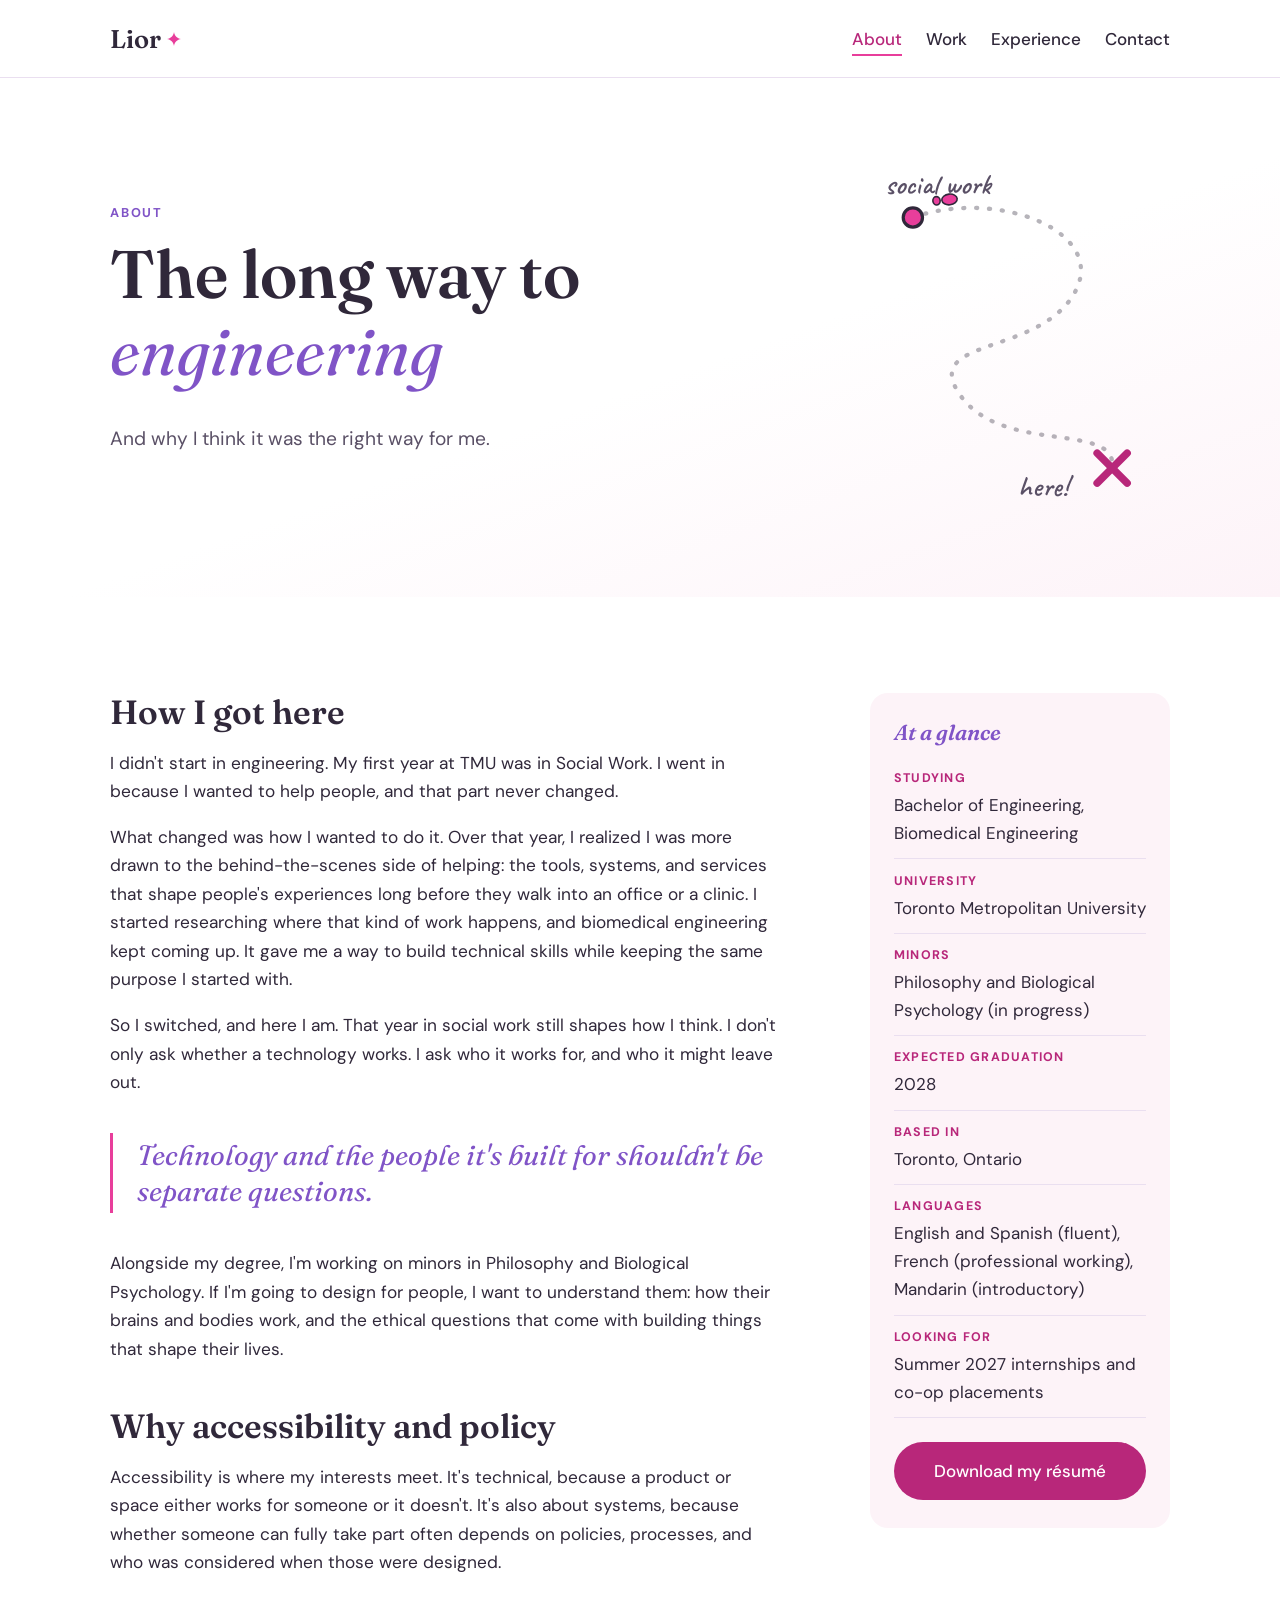
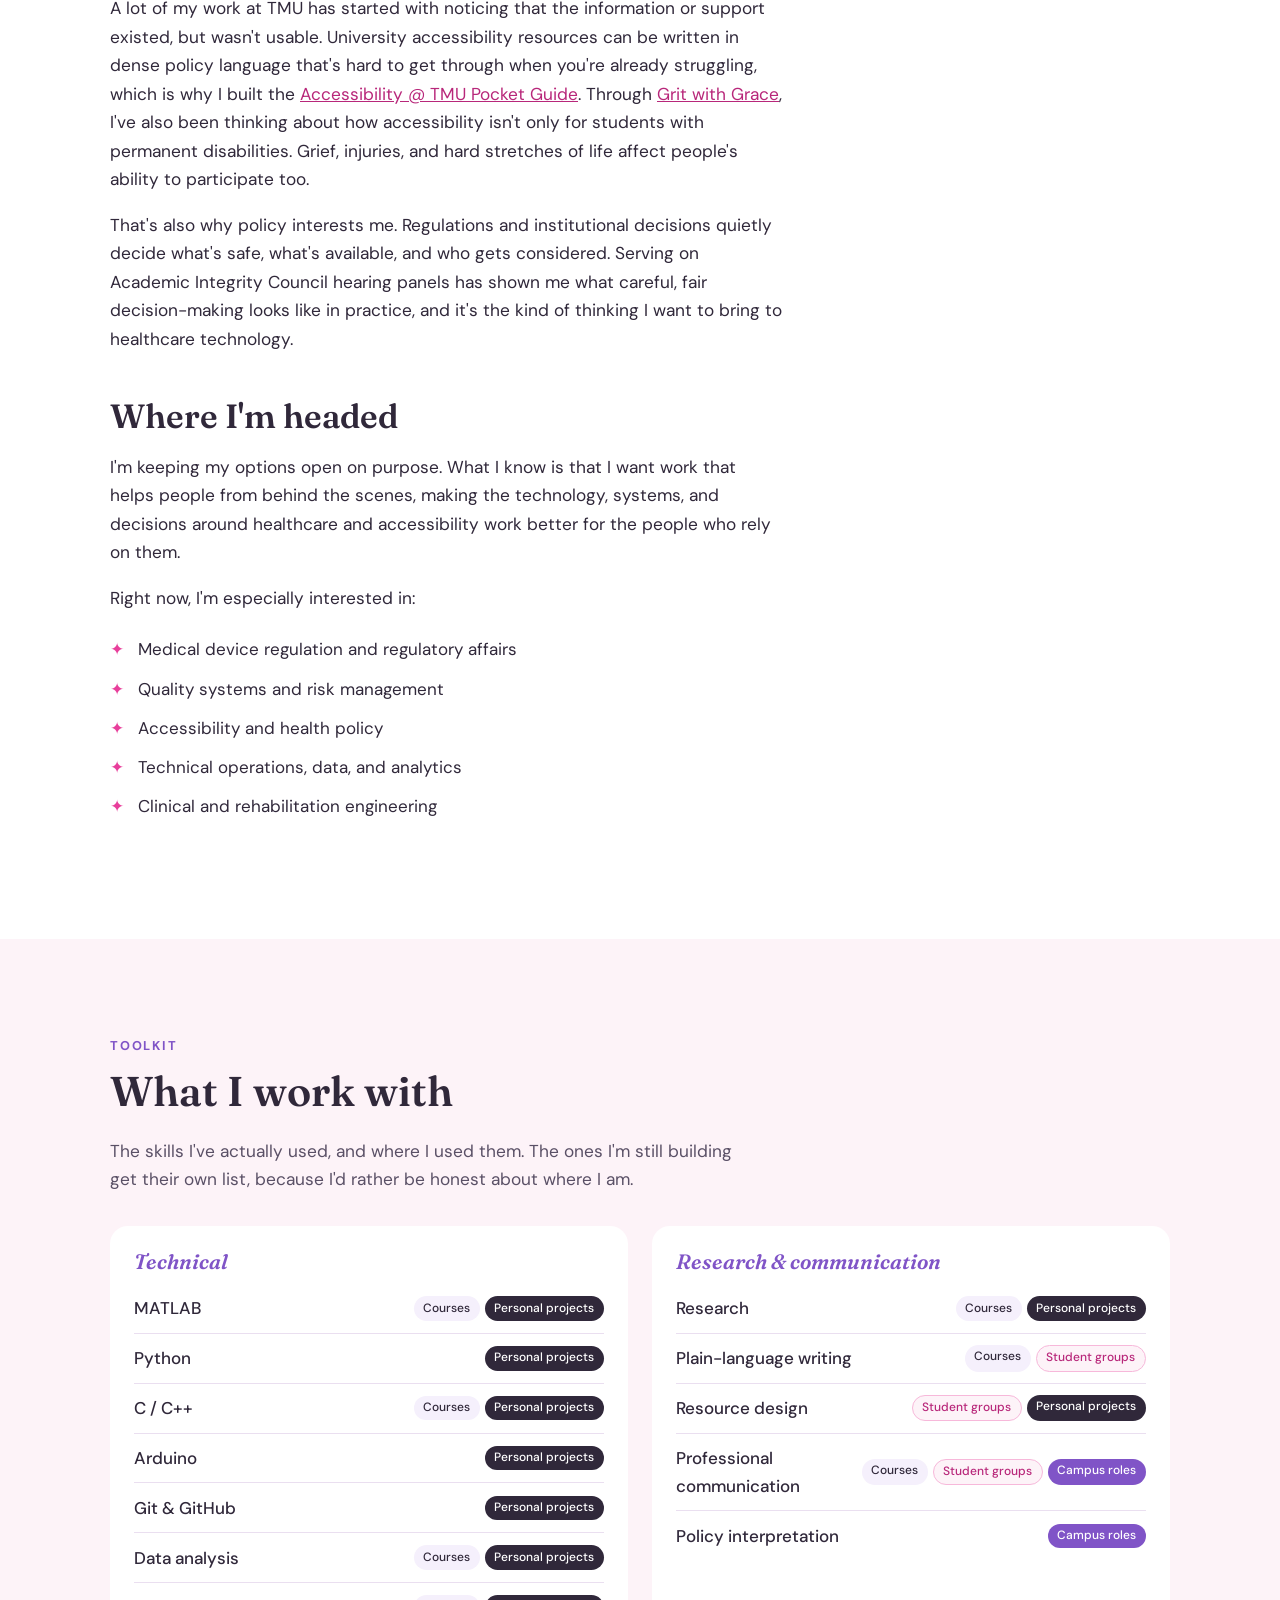
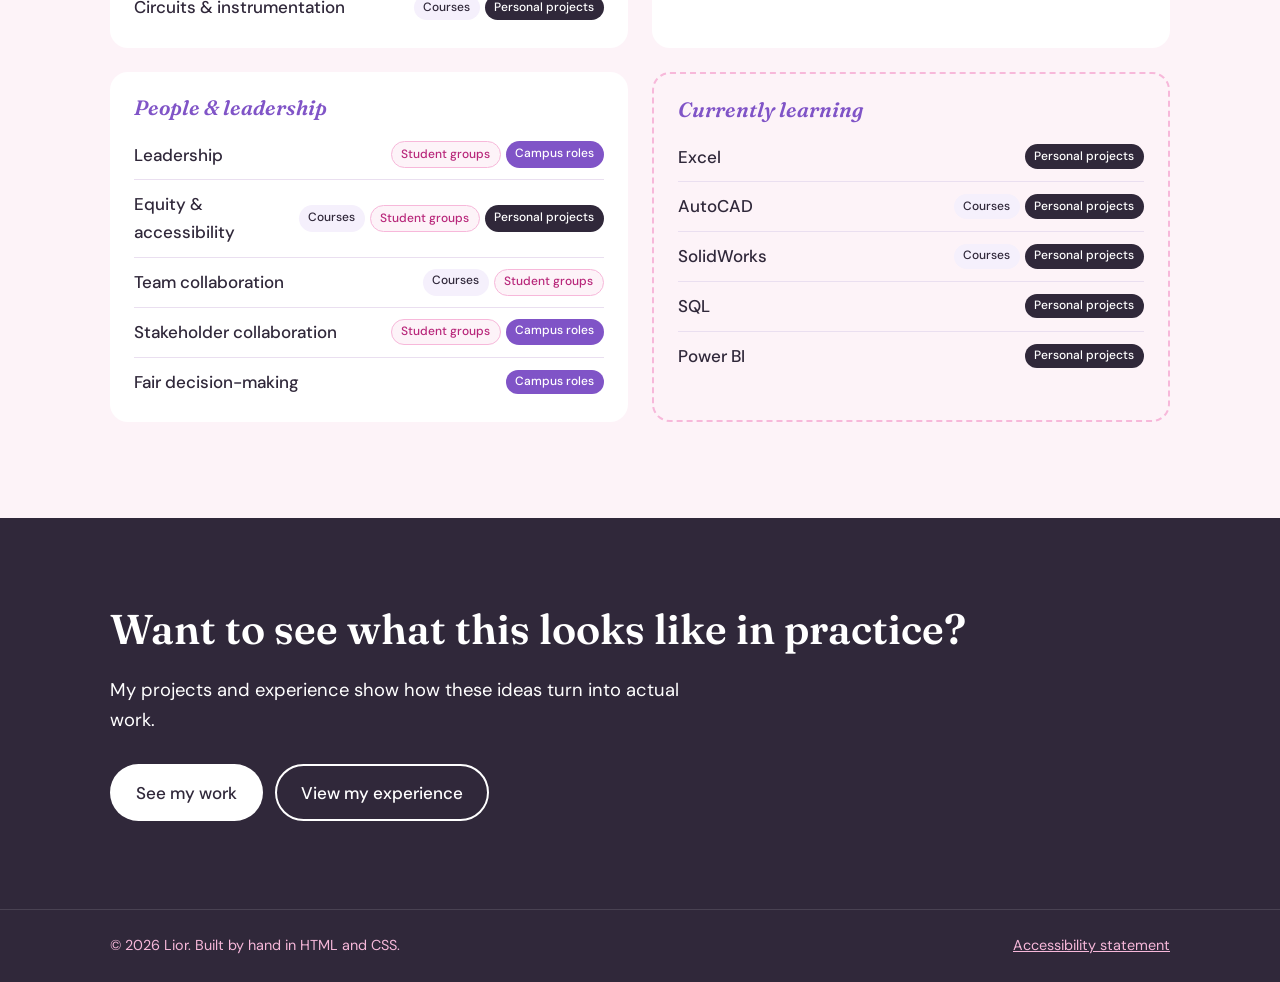
==== about.html @ 188b407b "Add About, Experience, and Contact pages" ====
<!DOCTYPE html>
<html lang="en-CA">
<head>
  <!-- The <head> holds info about the page that visitors don't see directly -->
  <meta charset="UTF-8">
  <meta name="viewport" content="width=device-width, initial-scale=1.0">
  <title>About | Lior</title>
  <meta name="description" content="How Lior went from social work to biomedical engineering, and why accessibility and policy matter to her work.">

  <!-- Fonts from Google Fonts: Fraunces (headings), DM Sans (body), Caveat (handwritten touches) -->
  <link rel="preconnect" href="https://fonts.googleapis.com">
  <link rel="preconnect" href="https://fonts.gstatic.com" crossorigin>
  <link href="https://fonts.googleapis.com/css2?family=Caveat:wght@500;600&family=DM+Sans:wght@400;500;700&family=Fraunces:ital,wght@0,400;0,600;1,400;1,600&display=swap" rel="stylesheet">

  <!-- Connects this page to stylesheet -->
  <link rel="stylesheet" href="styles.css">
</head>
<body>

  <!-- Lets keyboard and screen reader users jump straight past the menu -->
  <a class="skip-link" href="#main">Skip to main content</a>

  <!-- ============ HEADER & NAVIGATION ============ -->
  <header class="site-header">
    <div class="container header-inner">
      <a class="brand" href="index.html">
        Lior
        <svg class="sparkle sparkle--small" viewBox="0 0 24 24" aria-hidden="true"><path d="M12 0c.6 6.2 5.8 11.4 12 12-6.2.6-11.4 5.8-12 12-.6-6.2-5.8-11.4-12-12C6.2 11.4 11.4 6.2 12 0z"/></svg>
      </a>
      <nav aria-label="Main">
        <ul class="nav-list">
          <li><a href="about.html" aria-current="page">About</a></li>
          <li><a href="work.html">Work</a></li>
          <li><a href="experience.html">Experience</a></li>
          <li><a href="contact.html">Contact</a></li>
        </ul>
      </nav>
    </div>
  </header>

  <main id="main">

    <!-- ============ PAGE HEADER ============ -->
    <section class="page-header">
      <div class="container page-header-inner page-header-inner--art">
        <div>
          <p class="eyebrow">About</p>
          <h1>The long way to <em>engineering</em></h1>
          <p class="page-lede">And why I think it was the right way for me.</p>
        </div>

        <!-- THE TRAIL: footprints walk from "social work" to the X as you scroll.
             Decorative, so screen readers skip it. Hidden on phones. -->
        <svg class="trail" viewBox="0 0 280 320" aria-hidden="true">
          <path class="trail-path" d="M40 48 C120 20 225 62 190 120 S45 160 85 215 S232 238 226 282"/>
          <circle class="trail-start" cx="40" cy="48" r="9"/>
          <text class="trail-label" x="14" y="26">social work</text>
          <g class="trail-feet"></g>
          <g class="trail-x">
            <line x1="212" y1="268" x2="240" y2="296"/>
            <line x1="240" y1="268" x2="212" y2="296"/>
          </g>
          <text class="trail-label trail-label--end" x="138" y="308">here!</text>
        </svg>
      </div>
    </section>

    <!-- ============ STORY + AT A GLANCE ============ -->
    <section class="section">
      <div class="container about-layout">

        <div class="about-story">

          <h2>How I got here</h2>
          <p>I didn't start in engineering. My first year at TMU was in Social Work. I went in because I wanted to help people, and that part never changed.</p>
          <p>What changed was how I wanted to do it. Over that year, I realized I was more drawn to the behind-the-scenes side of helping: the tools, systems, and services that shape people's experiences long before they walk into an office or a clinic. I started researching where that kind of work happens, and biomedical engineering kept coming up. It gave me a way to build technical skills while keeping the same purpose I started with.</p>
          <p>So I switched, and here I am. That year in social work still shapes how I think. I don't only ask whether a technology works. I ask who it works for, and who it might leave out.</p>

          <blockquote class="pull-quote">
            <p>Technology and the people it's built for shouldn't be separate questions.</p>
          </blockquote>

          <p>Alongside my degree, I'm working on minors in Philosophy and Biological Psychology. If I'm going to design for people, I want to understand them: how their brains and bodies work, and the ethical questions that come with building things that shape their lives.</p>

          <h2>Why accessibility and policy</h2>
          <p>Accessibility is where my interests meet. It's technical, because a product or space either works for someone or it doesn't. It's also about systems, because whether someone can fully take part often depends on policies, processes, and who was considered when those were designed.</p>
          <p>A lot of my work at TMU has started with noticing that the information or support existed, but wasn't usable. University accessibility resources can be written in dense policy language that's hard to get through when you're already struggling, which is why I built the <a href="#">Accessibility @ TMU Pocket Guide</a>. Through <a href="#">Grit with Grace</a>, I've also been thinking about how accessibility isn't only for students with permanent disabilities. Grief, injuries, and hard stretches of life affect people's ability to participate too.</p>
          <p>That's also why policy interests me. Regulations and institutional decisions quietly decide what's safe, what's available, and who gets considered. Serving on Academic Integrity Council hearing panels has shown me what careful, fair decision-making looks like in practice, and it's the kind of thinking I want to bring to healthcare technology.</p>

          <h2>Where I'm headed</h2>
          <p>I'm keeping my options open on purpose. What I know is that I want work that helps people from behind the scenes, making the technology, systems, and decisions around healthcare and accessibility work better for the people who rely on them.</p>
          <p>Right now, I'm especially interested in:</p>
          <ul class="sparkle-list">
            <li>Medical device regulation and regulatory affairs</li>
            <li>Quality systems and risk management</li>
            <li>Accessibility and health policy</li>
            <li>Technical operations, data, and analytics</li>
            <li>Clinical and rehabilitation engineering</li>
          </ul>

        </div>

        <!-- AT A GLANCE: stays in view while you scroll on computer screens -->
        <aside class="glance" aria-labelledby="glance-heading">
          <h2 id="glance-heading">At a glance</h2>
          <dl>
            <div><dt>Studying</dt><dd>Bachelor of Engineering, Biomedical Engineering</dd></div>
            <div><dt>University</dt><dd>Toronto Metropolitan University</dd></div>
            <div><dt>Minors</dt><dd>Philosophy and Biological Psychology (in progress)</dd></div>
            <div><dt>Expected graduation</dt><dd>2028</dd></div>
            <div><dt>Based in</dt><dd>Toronto, Ontario</dd></div>
            <div><dt>Languages</dt><dd>English and Spanish (fluent), French (professional working), Mandarin (introductory)</dd></div>
            <!-- TODO: update as needed -->
            <div><dt>Looking for</dt><dd>Summer 2027 internships and co-op placements</dd></div>
          </dl>
          <!-- TODO: link to résumé PDF once it's in the folder -->
          <a class="button button--primary glance-button" href="#">Download my résumé</a>
        </aside>

      </div>
    </section>

    <!-- ============ TOOLKIT ============
         To add a skill, copy one <li> line in the right group.
         Chips: chip--course, chip--groups, chip--campus, chip--personal.
         When you finish learning something, move its line into the right group above. -->
    <section class="section section--tinted" aria-labelledby="toolkit-heading">
      <div class="container">
        <p class="eyebrow">Toolkit</p>
        <h2 id="toolkit-heading">What I work with</h2>
        <p class="toolkit-intro">The skills I've actually used, and where I used them. The ones I'm still building get their own list, because I'd rather be honest about where I am.</p>
        <div class="toolkit-grid">

          <div class="toolkit-group">
            <h3>Technical</h3>
            <ul class="skill-list">
              <li><span class="skill-name">MATLAB</span><span class="skill-where"><span class="chip chip--course">Courses</span><span class="chip chip--personal">Personal projects</span></span></li>
              <li><span class="skill-name">Python</span><span class="skill-where"><span class="chip chip--personal">Personal projects</span></span></li>
              <li><span class="skill-name">C / C++</span><span class="skill-where"><span class="chip chip--course">Courses</span><span class="chip chip--personal">Personal projects</span></span></li>
              <li><span class="skill-name">Arduino</span><span class="skill-where"><span class="chip chip--personal">Personal projects</span></span></li>
              <li><span class="skill-name">Git &amp; GitHub</span><span class="skill-where"><span class="chip chip--personal">Personal projects</span></span></li>
              <li><span class="skill-name">Data analysis</span><span class="skill-where"><span class="chip chip--course">Courses</span><span class="chip chip--personal">Personal projects</span></span></li>
              <li><span class="skill-name">Circuits &amp; instrumentation</span><span class="skill-where"><span class="chip chip--course">Courses</span><span class="chip chip--personal">Personal projects</span></span></li>
            </ul>
          </div>

          <div class="toolkit-group">
            <h3>Research &amp; communication</h3>
            <ul class="skill-list">
              <li><span class="skill-name">Research</span><span class="skill-where"><span class="chip chip--course">Courses</span><span class="chip chip--personal">Personal projects</span></span></li>
              <li><span class="skill-name">Plain-language writing</span><span class="skill-where"><span class="chip chip--course">Courses</span><span class="chip chip--groups">Student groups</span></span></li>
              <li><span class="skill-name">Resource design</span><span class="skill-where"><span class="chip chip--groups">Student groups</span><span class="chip chip--personal">Personal projects</span></span></li>
              <li><span class="skill-name">Professional communication</span><span class="skill-where"><span class="chip chip--course">Courses</span><span class="chip chip--groups">Student groups</span><span class="chip chip--campus">Campus roles</span></span></li>
              <li><span class="skill-name">Policy interpretation</span><span class="skill-where"><span class="chip chip--campus">Campus roles</span></span></li>
            </ul>
          </div>

          <div class="toolkit-group">
            <h3>People &amp; leadership</h3>
            <ul class="skill-list">
              <li><span class="skill-name">Leadership</span><span class="skill-where"><span class="chip chip--groups">Student groups</span><span class="chip chip--campus">Campus roles</span></span></li>
              <li><span class="skill-name">Equity &amp; accessibility</span><span class="skill-where"><span class="chip chip--course">Courses</span><span class="chip chip--groups">Student groups</span><span class="chip chip--personal">Personal projects</span></span></li>
              <li><span class="skill-name">Team collaboration</span><span class="skill-where"><span class="chip chip--course">Courses</span><span class="chip chip--groups">Student groups</span></span></li>
              <li><span class="skill-name">Stakeholder collaboration</span><span class="skill-where"><span class="chip chip--groups">Student groups</span><span class="chip chip--campus">Campus roles</span></span></li>
              <li><span class="skill-name">Fair decision-making</span><span class="skill-where"><span class="chip chip--campus">Campus roles</span></span></li>
            </ul>
          </div>

          <div class="toolkit-group toolkit-group--learning">
            <h3>Currently learning</h3>
            <ul class="skill-list">
              <li><span class="skill-name">Excel</span><span class="skill-where"><span class="chip chip--personal">Personal projects</span></span></li>
              <li><span class="skill-name">AutoCAD</span><span class="skill-where"><span class="chip chip--course">Courses</span><span class="chip chip--personal">Personal projects</span></span></li>
              <li><span class="skill-name">SolidWorks</span><span class="skill-where"><span class="chip chip--course">Courses</span><span class="chip chip--personal">Personal projects</span></span></li>
              <li><span class="skill-name">SQL</span><span class="skill-where"><span class="chip chip--personal">Personal projects</span></span></li>
              <li><span class="skill-name">Power BI</span><span class="skill-where"><span class="chip chip--personal">Personal projects</span></span></li>
            </ul>
          </div>
        </div>
      </div>
    </section>

    <!-- ============ CLOSING CTA ============ -->
    <section class="connect" aria-labelledby="about-cta-heading">
      <div class="container connect-inner">
        <h2 id="about-cta-heading">Want to see what this looks like in practice?</h2>
        <p>My projects and experience show how these ideas turn into actual work.</p>
        <div class="button-row">
          <a class="button button--light" href="work.html">See my work</a>
          <a class="button button--outline-light" href="experience.html">View my experience</a>
        </div>
      </div>
    </section>

  </main>

  <!-- ============ FOOTER ============ -->
  <footer class="site-footer">
    <div class="container footer-inner">
      <p>&copy; 2026 Lior. Built by hand in HTML and CSS.</p>
      <a href="accessibility.html">Accessibility statement</a>
    </div>
  </footer>

  <!-- Builds the footprints along the trail and reveals them as you scroll -->
  <script>
    const trail = document.querySelector('.trail');
    if (trail) {
      const path = trail.querySelector('.trail-path');
      const feetGroup = trail.querySelector('.trail-feet');
      const header = document.querySelector('.page-header');
      const reduceMotion = window.matchMedia('(prefers-reduced-motion: reduce)');
      const ns = 'http://www.w3.org/2000/svg';
      const steps = 12;                       // how many footprints
      const total = path.getTotalLength();
      const feet = [];

      // Place each footprint along the path, alternating left and right
      for (let i = 0; i < steps; i++) {
        const len = total * (i + 0.9) / (steps + 1.4);
        const p = path.getPointAtLength(len);
        const ahead = path.getPointAtLength(Math.min(total, len + 1));
        const dx = ahead.x - p.x, dy = ahead.y - p.y;
        const norm = Math.hypot(dx, dy) || 1;
        const side = i % 2 === 0 ? -1 : 1;
        const x = p.x + (-dy / norm) * 9 * side;
        const y = p.y + (dx / norm) * 9 * side;
        const angle = Math.atan2(dy, dx) * 180 / Math.PI + 90;

        const outer = document.createElementNS(ns, 'g');
        outer.setAttribute('transform', `translate(${x.toFixed(1)} ${y.toFixed(1)}) rotate(${angle.toFixed(1)})`);
        const foot = document.createElementNS(ns, 'g');
        foot.setAttribute('class', 'foot ' + (side < 0 ? 'foot--left' : 'foot--right'));
        foot.innerHTML = '<ellipse cx="0" cy="0" rx="5" ry="7.2"/><ellipse cx="0" cy="12.2" rx="3.9" ry="3.4"/>';
        outer.appendChild(foot);
        feetGroup.appendChild(outer);
        feet.push(foot);
      }

      let ticking = false;
      function updateTrail() {
        ticking = false;
        let progress = 1;
        if (!reduceMotion.matches) {
          // Starts with a couple of steps showing, finishes as the header scrolls away
          const scrolled = window.scrollY / (header.offsetHeight * 0.8);
          progress = 0.12 + Math.min(1, Math.max(0, scrolled)) * 0.88;
        }
        feet.forEach((foot, i) => foot.classList.toggle('is-shown', progress >= (i + 1) / steps));
        trail.classList.toggle('is-done', progress >= 1);
      }

      window.addEventListener('scroll', () => {
        if (!ticking) { ticking = true; requestAnimationFrame(updateTrail); }
      }, { passive: true });
      updateTrail();
    }
  </script>

</body>
</html>
---- styles.css ----
/* =========================================================
   LIOR'S PORTFOLIO: MAIN STYLESHEET
   Every page links to this one file, so changes here
   update the whole site.
   ========================================================= */


/* ---------- 1. DESIGN TOKENS ----------
   Colours, fonts, and sizes live here.
   Change a value once and it updates everywhere. */
:root {
  /* Colours */
  --white: #FFFFFF;
  --blush: #FDF3F8;        /* soft pink background for alternating sections */
  --lavender: #F5F0FC;     /* soft purple background */
  --pink: #E83E9B;         /* DECORATION and large text only (3.8:1 contrast) */
  --pink-text: #B8277A;    /* links, buttons, small text (5.8:1, passes WCAG AA) */
  --pink-light: #F7B8DA;   /* pink for use on dark plum backgrounds */
  --purple: #8054C7;       /* headings, accents (5.2:1, passes AA) */
  --plum: #30283A;         /* main text colour */
  --plum-soft: #5A5066;    /* secondary text (7.6:1) */
  --border: #EADFF0;

  /* Fonts */
  --font-display: 'Fraunces', Georgia, serif;
  --font-body: 'DM Sans', system-ui, -apple-system, sans-serif;
  --font-hand: 'Caveat', cursive;

  /* Layout */
  --max-width: 1100px;
  --radius: 18px;
}


/* ---------- 2. BASICS ---------- */
*, *::before, *::after { box-sizing: border-box; }

body {
  margin: 0;
  background: var(--white);
  color: var(--plum);
  font-family: var(--font-body);
  font-size: 1.0625rem;   /* about 17px: comfortable to read */
  line-height: 1.65;
}

h1, h2, h3 {
  font-family: var(--font-display);
  font-weight: 600;
  line-height: 1.15;
  margin: 0 0 0.5em;
}

h2 { font-size: clamp(1.8rem, 4vw, 2.6rem); }
h3 { font-size: 1.3rem; }

p { margin: 0 0 1em; }

a { color: var(--pink-text); }

img { max-width: 100%; display: block; }

/* A clear focus outline for keyboard users. Never remove this! */
:focus-visible {
  outline: 3px solid var(--purple);
  outline-offset: 3px;
  border-radius: 4px;
}

/* Centres content and keeps it from getting too wide */
.container {
  width: 100%;
  max-width: var(--max-width);
  margin: 0 auto;
  padding: 0 1.25rem;
}


/* ---------- 3. SKIP LINK ----------
   Hidden until a keyboard user presses Tab */
.skip-link {
  position: absolute;
  left: 1rem;
  top: -100px;
  background: var(--plum);
  color: var(--white);
  padding: 0.75rem 1rem;
  border-radius: 8px;
  z-index: 100;
}
.skip-link:focus { top: 1rem; }


/* ---------- 4. HEADER & NAV ---------- */
.site-header {
  border-bottom: 1px solid var(--border);
  background: var(--white);
}

.header-inner {
  display: flex;
  flex-wrap: wrap;
  align-items: center;
  justify-content: space-between;
  gap: 0.75rem 2rem;
  padding-top: 1.1rem;
  padding-bottom: 1.1rem;
}

.brand {
  font-family: var(--font-display);
  font-size: 1.6rem;
  font-weight: 600;
  color: var(--plum);
  text-decoration: none;
  display: inline-flex;
  align-items: center;
  gap: 0.35rem;
}

.nav-list {
  list-style: none;
  margin: 0;
  padding: 0;
  display: flex;
  flex-wrap: wrap;
  gap: 0.25rem 1.5rem;
}

.nav-list a {
  color: var(--plum);
  text-decoration: none;
  font-weight: 500;
  padding: 0.25rem 0;
  border-bottom: 2px solid transparent;
}

.nav-list a:hover,
.nav-list a[aria-current="page"] {
  border-bottom-color: var(--pink);
  color: var(--pink-text);
}


/* ---------- 5. SPARKLES (decorative stars) ---------- */
.sparkle { fill: var(--pink); }
.sparkle--small { width: 14px; height: 14px; }

.sparkle--hero-1,
.sparkle--hero-2 {
  position: absolute;
  pointer-events: none;
}
.sparkle--hero-1 { width: 42px; height: 42px; top: -14px; right: -12px; }
.sparkle--hero-2 { width: 20px; height: 20px; bottom: 18%; left: -30px; fill: var(--purple); }


/* ---------- 6. HERO ---------- */
.hero {
  background: linear-gradient(160deg, var(--white) 55%, var(--blush) 100%);
}

/* On phones: text, then photo underneath */
.hero-inner {
  display: grid;
  grid-template-columns: 1fr;
  gap: 3rem;
  align-items: center;
  padding-top: clamp(4rem, 10vw, 7rem);
  padding-bottom: clamp(4rem, 10vw, 7rem);
}

/* On wider screens: text on the left, photo on the right */
@media (min-width: 860px) {
  .hero-inner { grid-template-columns: 1.35fr 1fr; }
}

.hand-note {
  font-family: var(--font-hand);
  font-size: 2rem;
  font-weight: 600;
  color: var(--pink-text);
  margin-bottom: 0.25rem;
}

.hero h1 {
  font-size: clamp(2.6rem, 7vw, 5rem);
  max-width: 14ch;
  letter-spacing: -0.01em;
}

/* The italic purple "designed" */
.hero h1 em {
  font-style: italic;
  font-weight: 400;
  color: var(--purple);
}

.hero-sub {
  font-size: 1.2rem;
  color: var(--plum-soft);
  max-width: 38rem;
  margin-bottom: 2rem;
}

/* The photo area (holds the flip card, hint, and sparkles) */
.hero-photo {
  position: relative;
  width: 100%;
  max-width: 360px;
  justify-self: center;
}

/* ---------- 6b. FLIP CARD ---------- */
.flip-card {
  position: relative;
  isolation: isolate;            /* keeps the pink outline behind the card */
  aspect-ratio: 4 / 5;
  perspective: 1200px;           /* gives the flip its 3D depth */
}

/* The offset gradient outline behind the card */
.flip-card::before {
  content: "";
  position: absolute;
  inset: 16px -16px -16px 16px;
  border-radius: 999px 999px var(--radius) var(--radius);
  padding: 2px;                                    /* thickness of the outline */
  background: linear-gradient(160deg, var(--pink), var(--purple));
  /* Cuts out the middle so only the outline shows */
  -webkit-mask: linear-gradient(#000 0 0) content-box, linear-gradient(#000 0 0);
  -webkit-mask-composite: xor;
  mask: linear-gradient(#000 0 0) content-box, linear-gradient(#000 0 0);
  mask-composite: exclude;
  z-index: -1;
}

.flip-inner {
  position: absolute;
  inset: 0;
  transform-style: preserve-3d;
  transition: transform 0.7s cubic-bezier(0.4, 0.2, 0.2, 1);
}

.flip-card.is-flipped .flip-inner { transform: rotateY(180deg); }

/* Both sides share the arch shape and sit on top of each other */
.flip-face {
  position: absolute;
  inset: 0;
  border-radius: 999px 999px var(--radius) var(--radius);
  overflow: hidden;
  backface-visibility: hidden;
  -webkit-backface-visibility: hidden;
}

/* FRONT: the photo */
.flip-front {
  padding: 0;
  border: 0;
  background: none;
  cursor: pointer;
}
.flip-front img {
  width: 100%;
  height: 100%;
  object-fit: cover;
  transition: transform 0.4s;
}
.flip-front:hover img { transform: scale(1.03); }
.flip-front:focus-visible { outline-offset: -6px; outline-color: var(--white); }

/* BACK: the informal bio */
.flip-back {
  transform: rotateY(180deg);
  background: var(--plum);
  color: var(--white);
  display: flex;
  flex-direction: column;
  align-items: center;
  justify-content: center;
  text-align: center;
  padding: 3.5rem 1.6rem 1.5rem;  /* extra top space because of the arch curve */
}

.flip-title {
  font-family: var(--font-display);
  font-style: italic;
  font-size: 1.5rem;
  margin-bottom: 1rem;
}

.flip-facts { margin: 0 0 1.1rem; }
.flip-facts div { margin-bottom: 0.7rem; }
.flip-facts dt {
  font-family: var(--font-hand);
  font-size: 1.3rem;
  line-height: 1.1;
  color: var(--pink-light);
}
.flip-facts dd {
  margin: 0;
  font-size: 0.92rem;
  line-height: 1.4;
}

.flip-return {
  font: inherit;
  font-size: 0.85rem;
  color: var(--plum);
  background: var(--pink-light);
  border: 0;
  border-radius: 999px;
  padding: 0.4rem 1rem;
  cursor: pointer;
}
.flip-return:hover { background: var(--white); }
.flip-return:focus-visible { outline-color: var(--pink-light); }

/* The little handwritten hint under the photo */
.flip-hint {
  font-family: var(--font-hand);
  font-size: 1.5rem;
  color: var(--pink-text);
  text-align: center;
  margin: 1.75rem 0 0;
}


/* ---------- 7. BUTTONS ---------- */
.button-row {
  display: flex;
  flex-wrap: wrap;
  gap: 0.75rem;
}

.button {
  display: inline-block;
  padding: 0.8rem 1.5rem;
  border-radius: 999px;
  font-weight: 500;
  text-decoration: none;
  border: 2px solid transparent;
  transition: background-color 0.2s, color 0.2s, transform 0.2s;
}
.button:hover { transform: translateY(-2px); }

.button--primary { background: var(--pink-text); color: var(--white); }
.button--primary:hover { background: var(--plum); }

.button--secondary { border-color: var(--purple); color: var(--purple); }
.button--secondary:hover { background: var(--lavender); }

.button--light { background: var(--white); color: var(--plum); }
.button--light:hover { background: var(--blush); }

.button--outline-light { border-color: var(--white); color: var(--white); }
.button--outline-light:hover { background: rgba(255, 255, 255, 0.12); }


/* ---------- 8. SECTIONS ---------- */
.section {
  padding: clamp(3.5rem, 8vw, 6rem) 0;
}

.section--tinted { background: var(--blush); }

/* The small label above each heading */
.eyebrow {
  text-transform: uppercase;
  letter-spacing: 0.14em;
  font-size: 0.8rem;
  font-weight: 700;
  color: var(--purple);
  margin-bottom: 0.75rem;
}

.intro-text {
  max-width: 42rem;
  font-size: 1.15rem;
}


/* ---------- 8b. THE WHEEL (beside "A little about me") ---------- */
.intro--with-wheel {
  display: grid;
  gap: 2.5rem;
  align-items: center;
}

/* Wheel on the left, text on the right on wider screens */
@media (min-width: 860px) {
  .intro--with-wheel { grid-template-columns: 340px 1fr; gap: 4rem; }
}

.wheel {
  position: relative;
  width: min(300px, 78vw);
  aspect-ratio: 1;
  margin: 0 auto;
}

/* The faint dashed circle the nodes travel along */
.wheel-track {
  position: absolute;
  inset: 18%;
  border: 2px dashed var(--border);
  border-radius: 50%;
}

.wheel-centre {
  position: absolute;
  top: 50%;
  left: 50%;
  width: 22px;
  height: 22px;
  translate: -50% -50%;
  fill: var(--pink);
}

.wheel-node {
  position: absolute;
  top: 50%;
  left: 50%;
  width: 30%;
  aspect-ratio: 1;
  border-radius: 50%;
  display: grid;
  place-items: center;
  padding: 0.4rem;
  text-align: center;
  font-family: var(--font-display);
  font-weight: 600;
  font-size: 0.95rem;
  line-height: 1.15;
  color: var(--plum);
  background: var(--lavender);
  border: 2px solid var(--border);
  /* --x and --y are set by the script as you scroll */
  transform: translate(-50%, -50%) translate(var(--x, 0px), var(--y, 0px));
  transition: scale 0.45s ease, background-color 0.45s, color 0.45s, border-color 0.45s;
}

/* The circle at the top grows and changes colour */
.wheel-node.is-active { scale: 1.3; color: var(--white); z-index: 1; }
.wheel-node.is-active[data-colour="pink"]   { background: var(--pink-text); border-color: var(--pink-text); }
.wheel-node.is-active[data-colour="purple"] { background: var(--purple); border-color: var(--purple); }
.wheel-node.is-active[data-colour="plum"]   { background: var(--plum); border-color: var(--plum); }


/* ---------- 9. PROJECT CARDS ----------
   auto-fill means the grid works with 3 cards or 12. */
.card-grid {
  display: grid;
  grid-template-columns: repeat(auto-fill, minmax(290px, 1fr));
  gap: 1.5rem;
  margin-top: 2rem;
}

.card {
  background: var(--white);
  border: 1px solid var(--border);
  border-radius: var(--radius);
  overflow: hidden;
  display: flex;
  flex-direction: column;
  transition: transform 0.25s, box-shadow 0.25s;
}
.card:hover {
  transform: translateY(-4px);
  box-shadow: 0 14px 30px rgba(48, 40, 58, 0.08);
}

/* Coloured preview panel. Swap these for real images later. */
.card-preview {
  height: 150px;
  display: flex;
  align-items: flex-end;
  padding: 1rem 1.25rem;
}
.card-preview--pink   { background: linear-gradient(135deg, #FBD3E9, var(--blush)); }
.card-preview--purple { background: linear-gradient(135deg, #DCCDF5, var(--lavender)); }
.card-preview--mix    { background: linear-gradient(135deg, #FBD3E9, #DCCDF5); }

.card-number {
  font-family: var(--font-display);
  font-style: italic;
  font-size: 2.5rem;
  color: var(--plum);
  opacity: 0.85;
}

.card-body {
  padding: 1.4rem 1.4rem 1.6rem;
  display: flex;
  flex-direction: column;
  flex-grow: 1;
}

.card h3 a {
  color: var(--plum);
  text-decoration: none;
}
.card h3 a:hover { color: var(--pink-text); text-decoration: underline; }

.status {
  font-size: 0.8rem;
  font-weight: 700;
  text-transform: uppercase;
  letter-spacing: 0.08em;
  color: var(--pink-text);
  margin-bottom: 0.5rem;
}

.who {
  font-size: 0.95rem;
  color: var(--plum-soft);
  border-left: 3px solid var(--pink);
  padding-left: 0.75rem;
}
.who span { font-weight: 700; color: var(--plum); }

.tags {
  list-style: none;
  padding: 0;
  margin: auto 0 0;   /* pushes tags to the bottom of the card */
  display: flex;
  flex-wrap: wrap;
  gap: 0.4rem;
}
.tags li {
  font-size: 0.8rem;
  background: var(--lavender);
  color: var(--plum);
  padding: 0.25rem 0.7rem;
  border-radius: 999px;
}


/* ---------- 10. AREAS OF INTEREST ---------- */
.interest-grid {
  list-style: none;
  padding: 0;
  margin: 2rem 0 0;
  display: grid;
  grid-template-columns: repeat(auto-fit, minmax(220px, 1fr));
  gap: 2rem;
}

.interest-grid h3 { font-size: 1.15rem; margin-top: 0.75rem; }
.interest-grid p { color: var(--plum-soft); font-size: 0.98rem; }

.dot {
  display: block;
  width: 14px;
  height: 14px;
  border-radius: 50%;
}
.dot--pink   { background: var(--pink); }
.dot--purple { background: var(--purple); }
.dot--plum   { background: var(--plum); }


/* ---------- 11. NOW SECTION ---------- */
.updated {
  font-family: var(--font-hand);
  font-size: 1.4rem;
  color: var(--purple);
}

.now-list {
  list-style: none;
  padding: 0;
  margin: 1.5rem 0 0;
  max-width: 44rem;
}

.now-list li {
  display: grid;
  grid-template-columns: 8.5rem 1fr;  /* label column, then sentence column */
  column-gap: 1.5rem;                  /* space between the two columns */
  padding: 0.9rem 0;
  border-bottom: 1px solid var(--border);
}

.now-label {
  font-weight: 700;
  color: var(--pink-text);
}

/* On narrow phone screens, stack the label above the sentence */
@media (max-width: 520px) {
  .now-list li {
    grid-template-columns: 1fr;
    row-gap: 0.15rem;
  }
}


/* ---------- 11b. TIMELINE (beside "What I'm working on") ---------- */
.now--with-timeline {
  display: grid;
  gap: 3rem;
  align-items: start;
}
@media (min-width: 860px) {
  .now--with-timeline { grid-template-columns: 1.2fr 1fr; gap: 4rem; }

  /* Pushes the timeline down to line up with the list (computer screens only) */
  .now--with-timeline .timeline-box { margin-top: 11.5rem; }
}

.timeline-box {
  background: var(--white);
  border: 1px solid var(--border);
  border-radius: var(--radius);
  padding: 1.5rem 1.25rem 0 1.5rem;
  position: relative;
}

.timeline-heading {
  font-size: 1.25rem;
  font-style: italic;
  color: var(--purple);
  margin-bottom: 1rem;
}

/* The scrollable part */
.timeline-scroll {
  max-height: 380px;
  overflow-y: auto;
  padding: 0.25rem 0.75rem 2.5rem 0.25rem;
  scrollbar-width: thin;
  scrollbar-color: var(--pink-light) transparent;
}

/* Soft fade at the bottom so people know there's more to scroll */
.timeline-box::after {
  content: "";
  position: absolute;
  left: 1px;
  right: 1px;
  bottom: 1px;
  height: 3rem;
  border-radius: 0 0 var(--radius) var(--radius);
  background: linear-gradient(to bottom, rgba(255, 255, 255, 0), var(--white));
  pointer-events: none;
}

.timeline,
.timeline ul {
  list-style: none;
  margin: 0;
  padding: 0;
}

/* Each month: a dot on a vertical line */
.timeline-month {
  position: relative;
  padding: 0 0 1.4rem 1.75rem;
  border-left: 2px solid var(--border);
  margin-left: 0.5rem;
}
.timeline-month:last-child { border-left-color: transparent; }

.timeline-month::before {
  content: "";
  position: absolute;
  left: -8px;
  top: 0.3rem;
  width: 14px;
  height: 14px;
  border-radius: 50%;
  background: var(--pink);
  border: 2px solid var(--white);
  box-shadow: 0 0 0 2px var(--pink);
}

/* "Coming up" gets a hollow purple dot */
.timeline-month--upcoming::before {
  background: var(--white);
  box-shadow: 0 0 0 2px var(--purple);
}
.timeline-month--upcoming h4 { color: var(--purple); }

.timeline-month h4 {
  font-family: var(--font-hand);
  font-size: 1.4rem;
  font-weight: 600;
  line-height: 1.2;
  color: var(--pink-text);
  margin: 0 0 0.35rem;
}

.timeline-month ul li {
  font-size: 0.95rem;
  line-height: 1.5;
  margin-bottom: 0.4rem;
}

.timeline-scroll:focus-visible { outline-offset: 4px; }


/* ---------- 12. CONNECT ---------- */
.connect {
  background: var(--plum);
  color: var(--white);
  padding: clamp(3.5rem, 8vw, 5.5rem) 0;
}
.connect h2 { color: var(--white); }
.connect p { max-width: 36rem; font-size: 1.15rem; margin-bottom: 1.75rem; }


/* ---------- 13. FOOTER ---------- */
.site-footer {
  background: var(--plum);
  color: var(--pink-light);
  border-top: 1px solid rgba(255, 255, 255, 0.12);
  padding: 1.5rem 0;
  font-size: 0.9rem;
}
.footer-inner {
  display: flex;
  flex-wrap: wrap;
  justify-content: space-between;
  gap: 0.5rem;
}
.site-footer p { margin: 0; }
.site-footer a { color: var(--pink-light); }


/* =========================================================
   ABOUT PAGE
   ========================================================= */

/* ---------- 15. PAGE HEADER (reusable on every inner page) ---------- */
.page-header {
  background: linear-gradient(160deg, var(--white) 55%, var(--blush) 100%);
  padding: clamp(3rem, 8vw, 5.5rem) 0;
}

.page-header h1 {
  font-size: clamp(2.4rem, 6vw, 4.2rem);
  max-width: 16ch;
}
.page-header h1 em {
  font-style: italic;
  font-weight: 400;
  color: var(--purple);
}

.page-lede {
  font-size: 1.2rem;
  color: var(--plum-soft);
  max-width: 36rem;
}


/* ---------- 15b. THE TRAIL (About page header) ---------- */
.page-header-inner--art {
  display: grid;
  gap: 2rem;
  align-items: center;
}

.trail { display: none; }   /* hidden on phones */

@media (min-width: 860px) {
  .page-header-inner--art { grid-template-columns: 1fr 300px; }
  .trail {
    display: block;
    width: 100%;
    max-width: 300px;
    justify-self: end;
    overflow: visible;
  }
}

/* The faint dotted path */
.trail-path {
  fill: none;
  stroke: var(--plum);
  stroke-opacity: 0.35;
  stroke-width: 4;
  stroke-dasharray: 1 11;
  stroke-linecap: round;
}

.trail-start { fill: var(--pink); stroke: var(--plum); stroke-width: 3; }

.trail-label {
  font-family: var(--font-hand);
  font-weight: 600;
  font-size: 27px;
  fill: var(--plum-soft);
  transition: fill 0.4s;
}

/* Footprints: hidden until you scroll to them */
.foot {
  opacity: 0;
  transform: scale(0.3);
  transform-box: fill-box;
  transform-origin: center;
  transition: opacity 0.35s, transform 0.35s;
}
.foot.is-shown { opacity: 1; transform: scale(1); }
.foot--left  { fill: var(--pink); }
.foot--right { fill: var(--purple); }
.foot ellipse { stroke: var(--plum); stroke-width: 1.5; }

/* The X, which pops when the footprints arrive */
.trail-x line {
  stroke: var(--pink-text);
  stroke-width: 7;
  stroke-linecap: round;
}
.trail-x {
  transform-box: fill-box;
  transform-origin: center;
  transition: transform 0.4s cubic-bezier(0.3, 1.6, 0.5, 1);
}
.trail.is-done .trail-x { transform: scale(1.35) rotate(8deg); }
.trail.is-done .trail-label--end { fill: var(--pink-text); }


/* ---------- 16. STORY + AT A GLANCE ---------- */
.about-layout {
  display: grid;
  gap: 3rem;
  align-items: start;
}
@media (min-width: 900px) {
  .about-layout { grid-template-columns: 1fr 300px; gap: 4.5rem; }
}

.about-story { max-width: 42rem; }
.about-story h2 {
  font-size: clamp(1.6rem, 3.5vw, 2.1rem);
  margin-top: 2.75rem;
}
.about-story h2:first-child { margin-top: 0; }
.about-story p { font-size: 1.08rem; }

.pull-quote {
  margin: 2.25rem 0;
  padding: 0.25rem 0 0.25rem 1.5rem;
  border-left: 3px solid var(--pink);
}
.pull-quote p {
  font-family: var(--font-display);
  font-style: italic;
  font-size: clamp(1.4rem, 3vw, 1.75rem);
  line-height: 1.3;
  color: var(--purple);
  margin: 0;
}

/* Bullets drawn as tiny pink sparkles */
.sparkle-list {
  list-style: none;
  padding: 0;
  margin: 0 0 1em;
}
.sparkle-list li {
  position: relative;
  padding: 0.35rem 0 0.35rem 1.75rem;
}
.sparkle-list li::before {
  content: "\2726";
  position: absolute;
  left: 0;
  top: 0.35rem;
  color: var(--pink);
}

/* The At a glance card */
.glance {
  background: var(--blush);
  border-radius: var(--radius);
  padding: 1.75rem 1.5rem;
}
@media (min-width: 900px) {
  .glance { position: sticky; top: 2rem; }
}

.glance h2 {
  font-size: 1.35rem;
  font-style: italic;
  color: var(--purple);
}
.glance dl { margin: 0 0 1.5rem; }
.glance dl div {
  padding: 0.7rem 0;
  border-bottom: 1px solid var(--border);
}
.glance dt {
  font-size: 0.78rem;
  font-weight: 700;
  text-transform: uppercase;
  letter-spacing: 0.1em;
  color: var(--pink-text);
}
.glance dd { margin: 0.15rem 0 0; }
.glance-button { width: 100%; text-align: center; }


/* ---------- 16b. TOOLKIT (About page) ---------- */
.toolkit-intro {
  max-width: 40rem;
  color: var(--plum-soft);
  font-size: 1.08rem;
}

.toolkit-grid {
  display: grid;
  grid-template-columns: 1fr;
  gap: 1.5rem;
  margin-top: 2rem;
}
@media (min-width: 860px) {
  .toolkit-grid { grid-template-columns: repeat(2, 1fr); }
}

.toolkit-group {
  background: var(--white);
  border-radius: var(--radius);
  padding: 1.5rem 1.5rem 1rem;
}

/* "Currently learning" gets a dashed outline: still in progress */
.toolkit-group--learning {
  background: transparent;
  border: 2px dashed var(--pink-light);
}

.toolkit-group h3 {
  font-style: italic;
  color: var(--purple);
  font-size: 1.3rem;
}

.skill-list {
  list-style: none;
  margin: 0;
  padding: 0;
}
.skill-list li {
  display: grid;
  grid-template-columns: minmax(7rem, 1fr) auto;   /* name on the left, chips on the right */
  align-items: center;
  gap: 0.4rem 1rem;
  padding: 0.65rem 0;
  border-bottom: 1px solid var(--border);
}
.skill-list li:last-child { border-bottom: 0; }

.skill-name { font-weight: 500; }

.skill-where {
  display: flex;
  flex-wrap: wrap;
  justify-content: flex-end;   /* keeps chips right-aligned */
  gap: 0.3rem;
}

/* On phones, chips move under the name */
@media (max-width: 520px) {
  .skill-list li { grid-template-columns: 1fr; }
  .skill-where { justify-content: flex-start; }
}

/* Where-I-used-it chips: written out in words, so colour is just a bonus */
.chip {
  font-size: 0.75rem;
  font-weight: 500;
  padding: 0.15rem 0.6rem;
  border-radius: 999px;
  white-space: nowrap;
}
.chip--course   { background: var(--lavender); color: var(--plum); }
.chip--groups   { background: var(--blush); color: var(--pink-text); border: 1px solid var(--pink-light); }
.chip--campus   { background: var(--purple); color: var(--white); }
.chip--personal { background: var(--plum); color: var(--white); }


/* =========================================================
   CONTACT PAGE
   ========================================================= */

/* ---------- 17. CONTACT LAYOUT ---------- */
.contact-layout {
  display: grid;
  gap: 3.5rem;
  align-items: center;
}
@media (min-width: 860px) {
  .contact-layout { grid-template-columns: 320px 1fr; gap: 5rem; }
}

/* Photo with the same arch and gradient outline as the homepage */
.contact-photo-wrap {
  width: 100%;
  max-width: 320px;
  justify-self: center;
}
.contact-photo {
  position: relative;
  isolation: isolate;
}
.contact-photo img {
  width: 100%;
  height: auto;
  aspect-ratio: 4 / 5;
  object-fit: cover;
  border-radius: 999px 999px var(--radius) var(--radius);
}
.contact-photo::before {
  content: "";
  position: absolute;
  inset: 16px 16px -16px -16px;      /* offset to the other side this time */
  border-radius: 999px 999px var(--radius) var(--radius);
  padding: 2px;
  background: linear-gradient(200deg, var(--pink), var(--purple));
  -webkit-mask: linear-gradient(#000 0 0) content-box, linear-gradient(#000 0 0);
  -webkit-mask-composite: xor;
  mask: linear-gradient(#000 0 0) content-box, linear-gradient(#000 0 0);
  mask-composite: exclude;
  z-index: -1;
}

.contact-note {
  font-family: var(--font-hand);
  font-size: 1.6rem;
  color: var(--pink-text);
  text-align: center;
  margin: 1.75rem 0 0;
}

.contact-content h2 { font-size: clamp(1.5rem, 3vw, 1.9rem); }
.contact-subheading { margin-top: 2.5rem; }

/* ---------- 18. CONTACT CARDS ---------- */
.contact-cards {
  list-style: none;
  padding: 0;
  margin: 1.25rem 0 0;
  display: grid;
  grid-template-columns: 1fr;            /* one column on phones */
  gap: 1rem;
}
/* The row of four smaller cards under the photo and email */
.contact-cards--row { margin-top: 3.5rem; }
@media (min-width: 560px) {
  .contact-cards--row { grid-template-columns: repeat(2, 1fr); }   /* 2 x 2 on tablets */
}
@media (min-width: 960px) {
  .contact-cards--row { grid-template-columns: repeat(4, 1fr); }   /* 4 across on computers */
}

.contact-hint {
  font-size: 0.9rem;
  color: var(--plum-soft);
  margin-bottom: 0.4rem;
}
.contact-card .contact-link { word-break: break-word; }

.contact-card {
  border: 1px solid var(--border);
  border-radius: var(--radius);
  padding: 1.25rem 1.35rem;
  background: var(--white);
  transition: border-color 0.2s, box-shadow 0.2s;
}
.contact-card:hover {
  border-color: var(--pink-light);
  box-shadow: 0 10px 24px rgba(48, 40, 58, 0.06);
}

/* The main email card is tinted pink */
.contact-card--main {
  grid-column: 1 / -1;
  background: var(--blush);
  border-color: transparent;
}

.contact-label {
  font-size: 0.78rem;
  font-weight: 700;
  text-transform: uppercase;
  letter-spacing: 0.1em;
  color: var(--purple);
  margin-bottom: 0.3rem;
}

.contact-value {
  font-family: var(--font-display);
  font-size: 1.3rem;
  word-break: break-word;
  margin-bottom: 0.9rem;
}

.contact-actions {
  display: flex;
  flex-wrap: wrap;
  gap: 0.6rem;
}

.button--small { padding: 0.55rem 1.1rem; font-size: 0.92rem; }
button.button { font: inherit; cursor: pointer; background-color: transparent; }
button.button--primary { background-color: var(--pink-text); }

.copy-status {
  font-size: 0.85rem;
  color: var(--plum-soft);
  margin: 0.5rem 0 0;
  min-height: 1.2em;
}

.contact-link {
  font-weight: 500;
  text-decoration: none;
}
.contact-link:hover { text-decoration: underline; }


/* =========================================================
   EXPERIENCE PAGE
   ========================================================= */

/* ---------- 19. FILTER BAR (reusable on the Work page too) ---------- */
.filter-bar { margin-bottom: 2.5rem; }

.filter-label {
  font-size: 0.8rem;
  font-weight: 700;
  text-transform: uppercase;
  letter-spacing: 0.12em;
  color: var(--purple);
  margin-bottom: 0.6rem;
}

.filter-list {
  list-style: none;
  margin: 0;
  padding: 0;
  display: flex;
  flex-wrap: wrap;
  gap: 0.5rem;
}

.filter-button {
  font: inherit;
  font-size: 0.92rem;
  font-weight: 500;
  color: var(--plum);
  background: var(--white);
  border: 1.5px solid var(--border);
  border-radius: 999px;
  padding: 0.45rem 1rem;
  cursor: pointer;
  transition: background-color 0.2s, border-color 0.2s, color 0.2s;
}
.filter-button:hover { border-color: var(--pink-light); background: var(--blush); }
.filter-button[aria-pressed="true"] {
  background: var(--pink-text);
  border-color: var(--pink-text);
  color: var(--white);
}

.filter-status {
  font-size: 0.88rem;
  color: var(--plum-soft);
  margin: 0.75rem 0 0;
  min-height: 1.3em;
}

/* ---------- 20. ROLE LIST ---------- */
.exp-list {
  list-style: none;
  margin: 0;
  padding: 0;
  display: grid;
  gap: 1.25rem;
}

.exp-item {
  display: grid;
  grid-template-columns: 1fr;
  gap: 0.5rem;
}
.exp-item[hidden] { display: none; }

/* Dates on the left on computer screens */
@media (min-width: 760px) {
  .exp-item { grid-template-columns: 10rem 1fr; gap: 2rem; }
  .exp-when { padding-top: 1.4rem; text-align: right; }
}

.exp-date {
  font-weight: 700;
  font-size: 0.95rem;
  margin: 0;
}

.exp-status {
  font-family: var(--font-hand);
  font-size: 1.3rem;
  line-height: 1.2;
  margin: 0;
}
.exp-status--current  { color: var(--pink-text); }
.exp-status--upcoming { color: var(--purple); }
.exp-status--previous { color: var(--plum-soft); }

.exp-card {
  background: var(--white);
  border: 1px solid var(--border);
  border-left: 4px solid var(--pink);
  border-radius: var(--radius);
  padding: 1.4rem 1.5rem 1.5rem;
  transition: box-shadow 0.25s;
}
.exp-card:hover { box-shadow: 0 12px 28px rgba(48, 40, 58, 0.07); }

.exp-type { margin-bottom: 0.6rem; }

.exp-card h3 { font-size: 1.3rem; margin-bottom: 0.2rem; }

.exp-org {
  color: var(--plum-soft);
  font-size: 0.98rem;
  margin-bottom: 0.9rem;
}

.exp-points {
  margin: 0 0 1.1rem;
  padding-left: 1.2rem;
}
.exp-points li { margin-bottom: 0.4rem; }
.exp-points li::marker { color: var(--pink); }

.chip--work { background: var(--white); color: var(--plum); border: 1px solid var(--plum-soft); }


/* =========================================================
   EXPERIENCE PAGE
   ========================================================= */

/* Makes sure anything hidden by the filters really disappears */
[hidden] { display: none !important; }

.chip--independent { background: var(--white); color: var(--plum); border: 1px solid var(--plum-soft); }

/* ---------- 19. FILTERS ---------- */
.filters {
  display: flex;
  flex-wrap: wrap;
  align-items: center;
  justify-content: space-between;
  gap: 1rem 2rem;
  padding: 1.25rem 1.5rem;
  background: var(--blush);
  border-radius: var(--radius);
}

.filter-group {
  display: flex;
  flex-wrap: wrap;
  align-items: center;
  gap: 0.5rem;
}

.filter-label {
  font-size: 0.78rem;
  font-weight: 700;
  text-transform: uppercase;
  letter-spacing: 0.1em;
  color: var(--purple);
  margin-right: 0.25rem;
}

.filter-button {
  font: inherit;
  font-size: 0.9rem;
  padding: 0.4rem 0.95rem;
  border-radius: 999px;
  border: 1.5px solid var(--purple);
  background: var(--white);
  color: var(--purple);
  cursor: pointer;
  transition: background-color 0.2s, color 0.2s;
}
.filter-button:hover { background: var(--lavender); }
.filter-button[aria-pressed="true"] { background: var(--purple); color: var(--white); }

#skill-filter {
  font: inherit;
  font-size: 0.95rem;
  padding: 0.45rem 2rem 0.45rem 0.9rem;
  border-radius: 999px;
  border: 1.5px solid var(--purple);
  background: var(--white);
  color: var(--plum);
  cursor: pointer;
}

.filter-count {
  font-family: var(--font-hand);
  font-size: 1.35rem;
  color: var(--pink-text);
  margin: 1rem 0 0;
}

/* ---------- 20. ROLE CARDS ---------- */
.role-section { margin-top: 3rem; }

.role-section-heading {
  font-size: clamp(1.5rem, 3vw, 1.9rem);
  padding-bottom: 0.6rem;
  border-bottom: 2px solid var(--border);
  margin-bottom: 0;
}

.role-card {
  display: grid;
  grid-template-columns: 1fr;
  gap: 0.75rem 2.5rem;
  padding: 1.75rem 0;
  border-bottom: 1px solid var(--border);
}

/* Dates and type on the left, details on the right (computer screens) */
@media (min-width: 760px) {
  .role-card { grid-template-columns: 180px 1fr; }
}

.role-meta {
  display: flex;
  flex-wrap: wrap;
  align-items: center;
  gap: 0.5rem 0.75rem;
}
@media (min-width: 760px) {
  .role-meta { flex-direction: column; align-items: flex-start; }
}

.role-dates {
  font-size: 0.92rem;
  color: var(--plum-soft);
  margin: 0;
}

.role-body { max-width: 46rem; }
.role-body h3 { margin-bottom: 0.15rem; }

.role-org {
  color: var(--purple);
  font-weight: 500;
  margin-bottom: 0.75rem;
}

.role-note {
  font-size: 0.9rem;
  font-style: italic;
  color: var(--plum-soft);
}

/* The "read more" dropdown */
.role-details {
  margin: 0.25rem 0 1rem;
}
.role-details summary {
  cursor: pointer;
  font-weight: 500;
  color: var(--pink-text);
  width: fit-content;
}
.role-details summary:hover { text-decoration: underline; }
.role-details[open] summary { margin-bottom: 0.75rem; }

.role-details h4 {
  font-family: var(--font-body);
  font-size: 0.78rem;
  font-weight: 700;
  text-transform: uppercase;
  letter-spacing: 0.1em;
  color: var(--purple);
  margin: 1rem 0 0.4rem;
}
.role-details ul { padding-left: 1.2rem; margin: 0; }
.role-details li { margin-bottom: 0.35rem; }

.role-card .tags { margin-top: 0.5rem; }
.tags li.is-match { background: var(--pink-text); color: var(--white); }

/* For later: awards list */
.awards-list { list-style: none; padding: 0; margin: 1rem 0 0; }
.awards-list li { padding: 0.8rem 0; border-bottom: 1px solid var(--border); }
.award-name { font-weight: 700; }
.award-meta { color: var(--plum-soft); }


/* =========================================================
   HEADER ART (name badge on Experience, phone on Contact)
   ========================================================= */
.header-art { display: none; }   /* hidden on phones */

@media (min-width: 860px) {
  .page-header-inner--art { grid-template-columns: 1fr 300px; }
  .header-art {
    display: block;
    width: 100%;
    max-width: 280px;
    justify-self: end;
    overflow: visible;
  }
}

/* ---------- 21. NAME BADGE ---------- */
.lanyard {
  fill: none;
  stroke: url(#lanyard-gradient);
  stroke-width: 12;
  stroke-linecap: round;
}
.badge-clip   { fill: var(--plum-soft); }
.badge-body   { fill: var(--white); }
.badge-top    { fill: var(--purple); }
.badge-hole   { fill: var(--blush); }
.badge-outline { fill: none; stroke: var(--plum); stroke-width: 3; }
.badge-hello {
  font-family: var(--font-body);
  font-weight: 700;
  font-size: 22px;
  letter-spacing: 0.12em;
  fill: var(--white);
  text-anchor: middle;
}
.badge-small {
  font-family: var(--font-body);
  font-size: 11px;
  fill: var(--white);
  text-anchor: middle;
}
.badge-name {
  font-family: var(--font-hand);
  font-weight: 600;
  font-size: 58px;
  fill: var(--pink-text);
  text-anchor: middle;
}
.badge-spark { fill: var(--pink); }

/* A gentle swing when the page first loads */
.badge-settle {
  transform-box: view-box;
  transform-origin: 140px 116px;
  animation: badge-settle 2.6s ease-out 0.3s both;
}
@keyframes badge-settle {
  0%   { transform: rotate(10deg); }
  30%  { transform: rotate(-6deg); }
  55%  { transform: rotate(3.5deg); }
  78%  { transform: rotate(-1.5deg); }
  100% { transform: rotate(0deg); }
}

/* ---------- 22. VINTAGE PHONE ---------- */
.phone-base { fill: var(--lavender); stroke: var(--plum); stroke-width: 3; stroke-linejoin: round; }
.phone-prong { fill: var(--plum); }
.phone-dial { fill: var(--white); stroke: var(--plum); stroke-width: 3; }
.phone-holes circle { fill: var(--pink-light); }
.phone-dial-centre { fill: var(--pink); }
.phone-handset rect,
.phone-handset ellipse { fill: var(--pink); stroke: var(--plum); stroke-width: 3; }
.phone-cord { fill: none; stroke: var(--plum); stroke-width: 2.5; stroke-linecap: round; stroke-linejoin: round; }

/* "hello?" and ring lines appear once the handset is lifted */
.phone-hello {
  font-family: var(--font-hand);
  font-weight: 600;
  font-size: 30px;
  fill: var(--pink-text);
  text-anchor: middle;
  opacity: 0;
  transition: opacity 0.4s;
}
.phone-ring {
  fill: none;
  stroke: var(--purple);
  stroke-width: 2.5;
  stroke-linecap: round;
  opacity: 0;
  transition: opacity 0.4s;
}
.phone.is-lifted .phone-hello,
.phone.is-lifted .phone-ring { opacity: 1; }


/* ---------- 14. REDUCED MOTION ----------
   Respects people who've asked their device for less animation */
@media (prefers-reduced-motion: reduce) {
  *, *::before, *::after {
    transition: none !important;
    animation: none !important;
  }
  .card:hover, .button:hover { transform: none; }
}
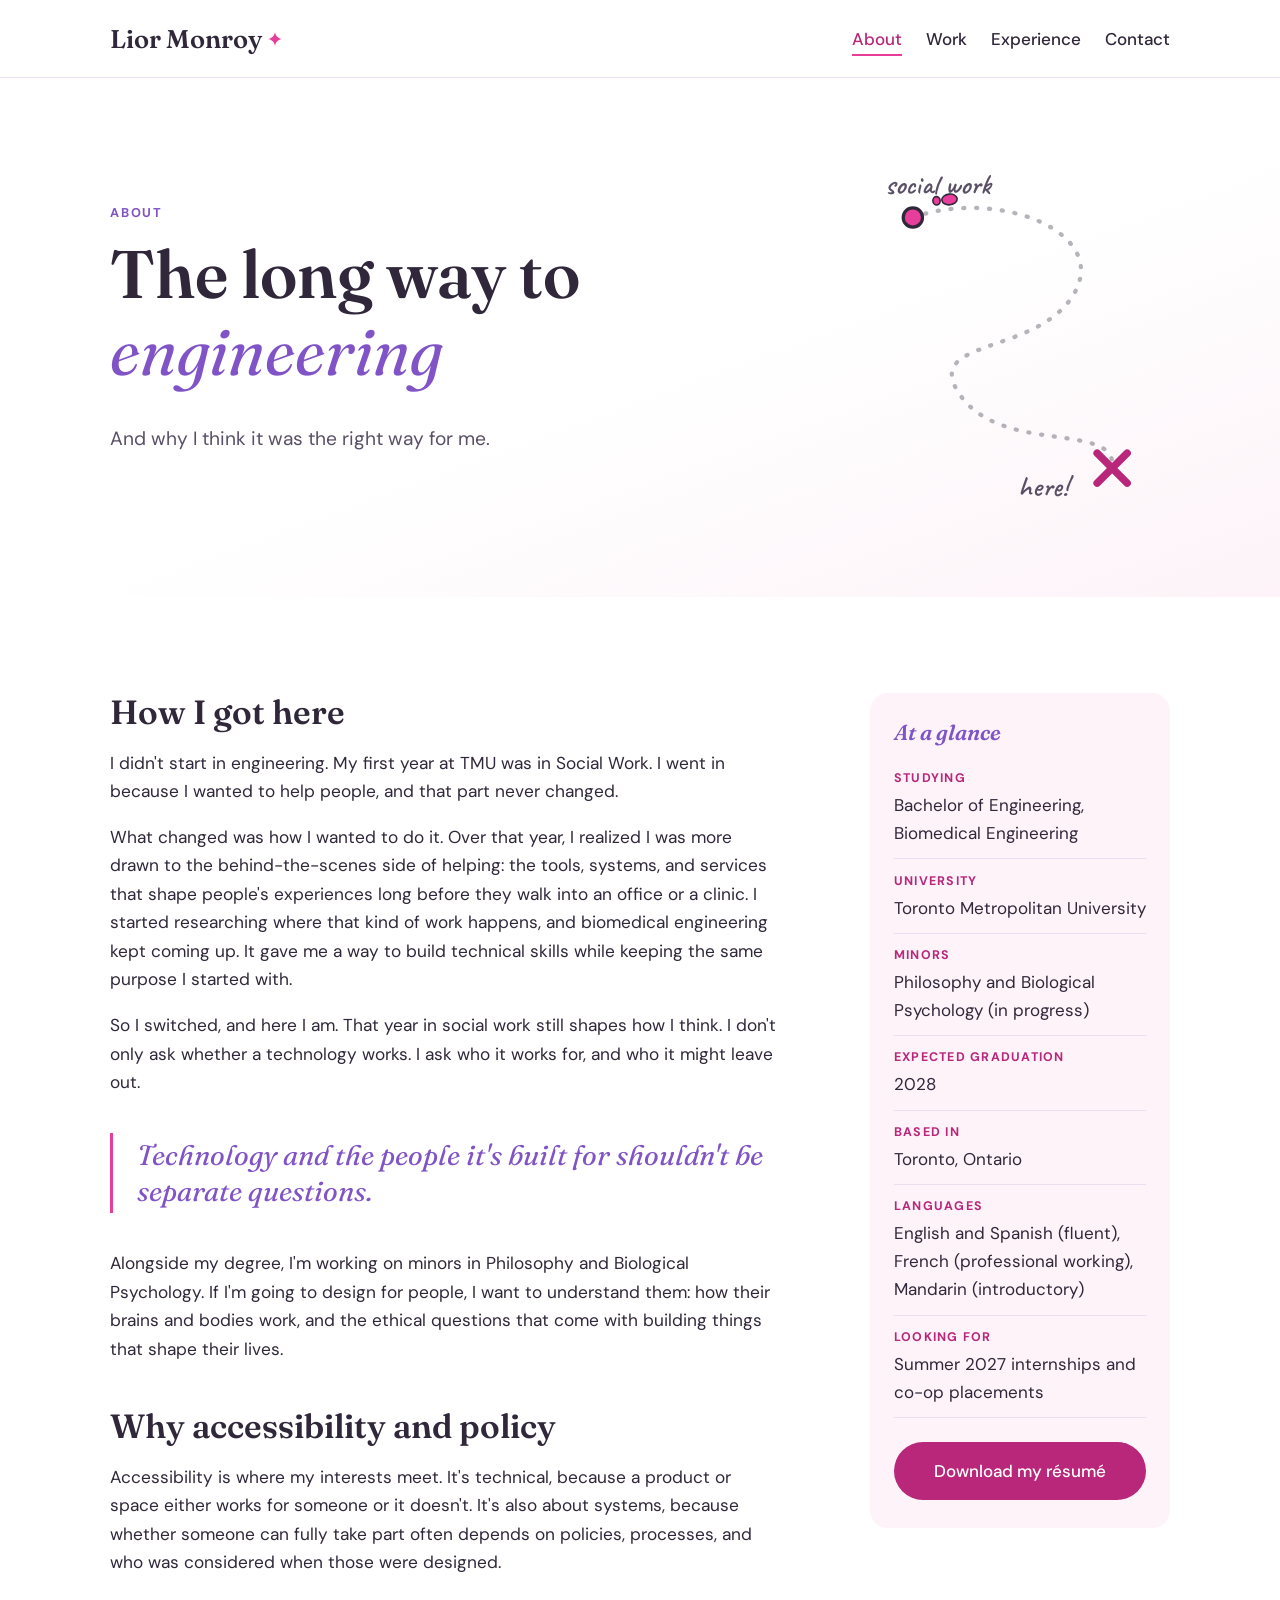
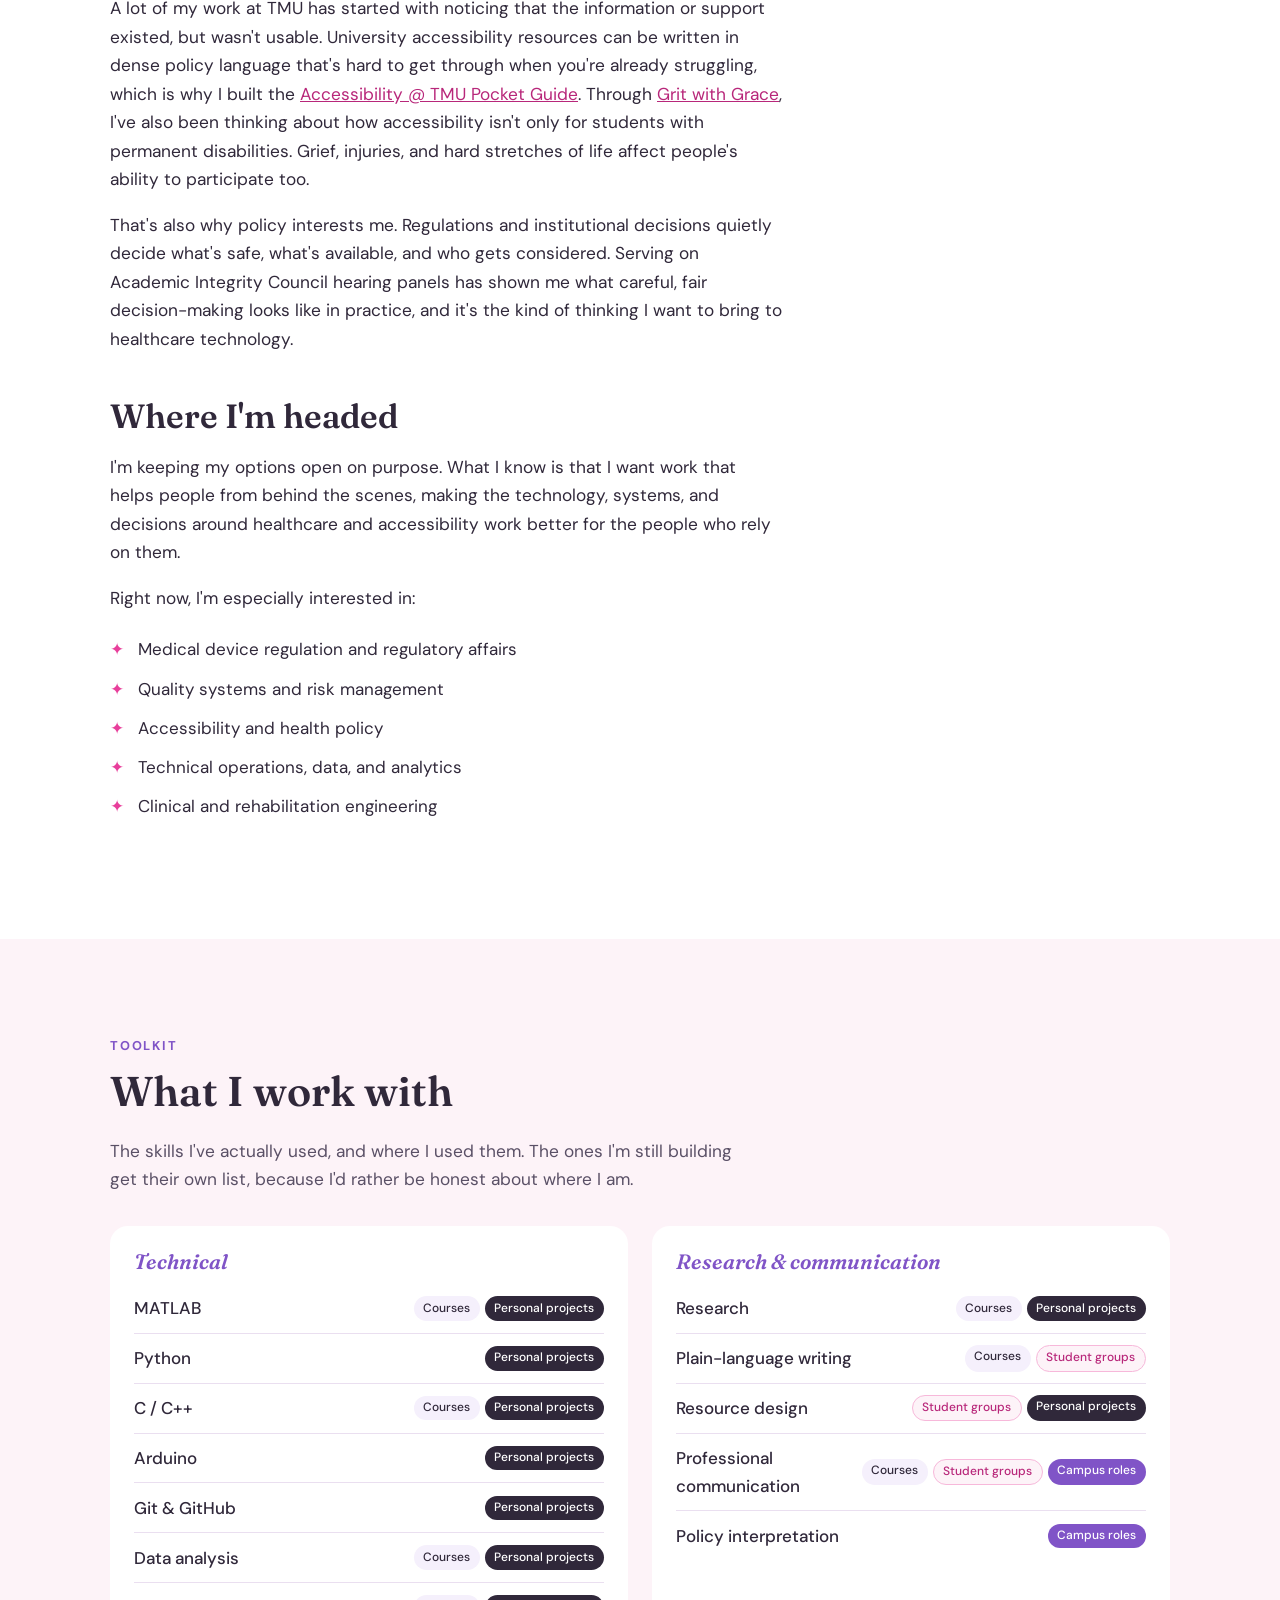
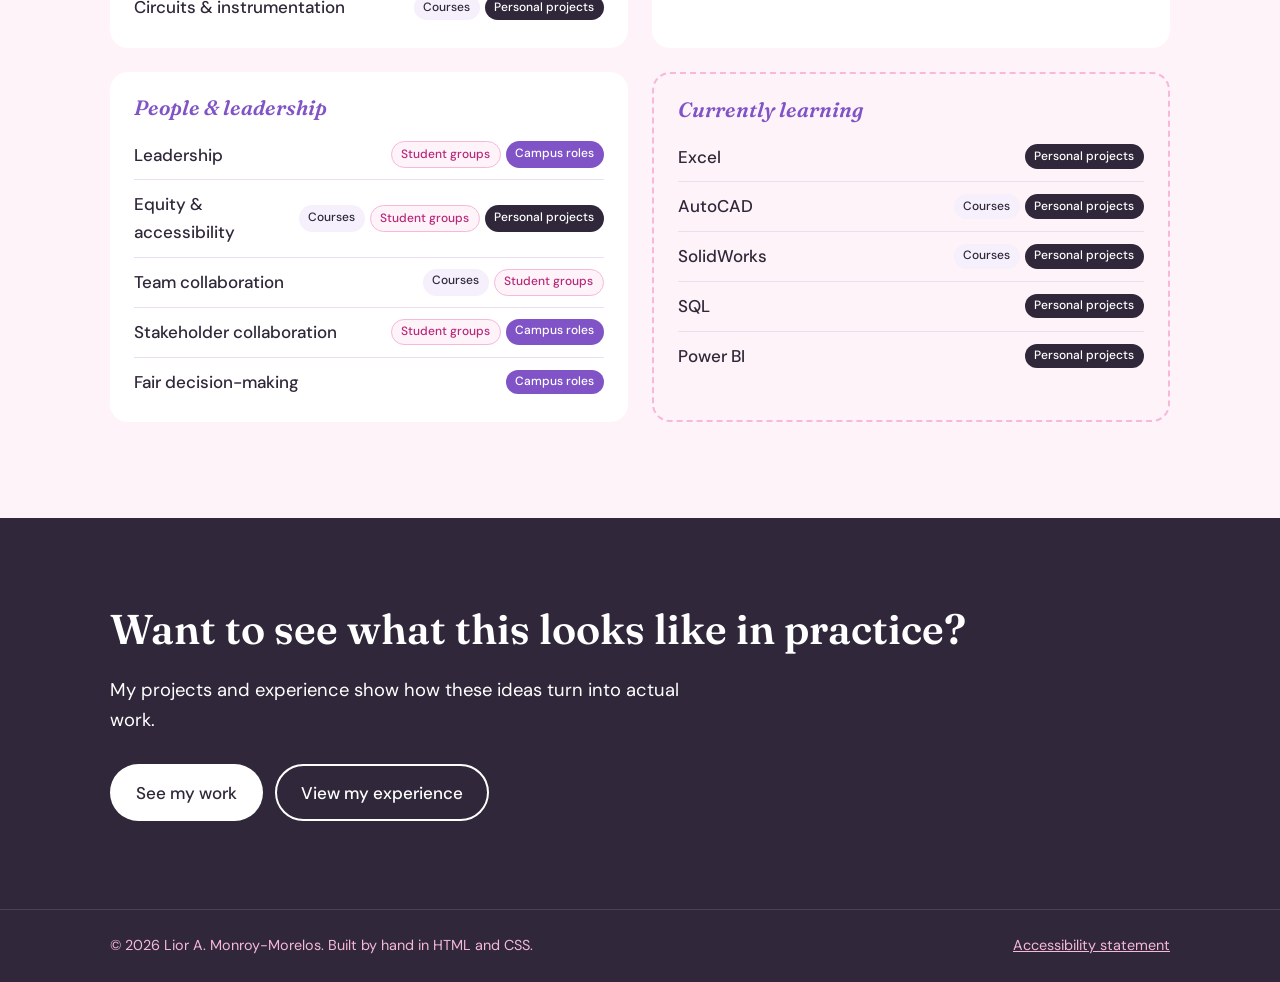
==== commit 913d7d0a: "Edit colours, element heights" ====
--- a/about.html
+++ b/about.html
@@ -4,7 +4,7 @@
   <!-- The <head> holds info about the page that visitors don't see directly -->
   <meta charset="UTF-8">
   <meta name="viewport" content="width=device-width, initial-scale=1.0">
-  <title>About | Lior</title>
+  <title>About | Lior Monroy</title>
   <meta name="description" content="How Lior went from social work to biomedical engineering, and why accessibility and policy matter to her work.">
 
   <!-- Fonts from Google Fonts: Fraunces (headings), DM Sans (body), Caveat (handwritten touches) -->
@@ -24,7 +24,7 @@
   <header class="site-header">
     <div class="container header-inner">
       <a class="brand" href="index.html">
-        Lior
+        Lior Monroy
         <svg class="sparkle sparkle--small" viewBox="0 0 24 24" aria-hidden="true"><path d="M12 0c.6 6.2 5.8 11.4 12 12-6.2.6-11.4 5.8-12 12-.6-6.2-5.8-11.4-12-12C6.2 11.4 11.4 6.2 12 0z"/></svg>
       </a>
       <nav aria-label="Main">
@@ -197,7 +197,7 @@
   <!-- ============ FOOTER ============ -->
   <footer class="site-footer">
     <div class="container footer-inner">
-      <p>&copy; 2026 Lior. Built by hand in HTML and CSS.</p>
+      <p>&copy; 2026 Lior A. Monroy-Morelos. Built by hand in HTML and CSS.</p>
       <a href="accessibility.html">Accessibility statement</a>
     </div>
   </footer>
--- a/styles.css
+++ b/styles.css
@@ -225,8 +225,8 @@
   position: absolute;
   inset: 16px -16px -16px 16px;
   border-radius: 999px 999px var(--radius) var(--radius);
-  padding: 2px;                                    /* thickness of the outline */
-  background: linear-gradient(160deg, var(--pink), var(--purple));
+  padding: 3px;                                    /* thickness of the outline */
+  background: linear-gradient(90deg, var(--pink), var(--purple));
   /* Cuts out the middle so only the outline shows */
   -webkit-mask: linear-gradient(#000 0 0) content-box, linear-gradient(#000 0 0);
   -webkit-mask-composite: xor;
@@ -607,7 +607,7 @@
   .now--with-timeline { grid-template-columns: 1.2fr 1fr; gap: 4rem; }
 
   /* Pushes the timeline down to line up with the list (computer screens only) */
-  .now--with-timeline .timeline-box { margin-top: 11.5rem; }
+  .now--with-timeline .timeline-box { margin-top: 7rem; }
 }
 
 .timeline-box {
@@ -1020,8 +1020,8 @@
   position: absolute;
   inset: 16px 16px -16px -16px;      /* offset to the other side this time */
   border-radius: 999px 999px var(--radius) var(--radius);
-  padding: 2px;
-  background: linear-gradient(200deg, var(--pink), var(--purple));
+  padding: 3px;
+  background: linear-gradient(-90deg, var(--pink), var(--purple));
   -webkit-mask: linear-gradient(#000 0 0) content-box, linear-gradient(#000 0 0);
   -webkit-mask-composite: xor;
   mask: linear-gradient(#000 0 0) content-box, linear-gradient(#000 0 0);
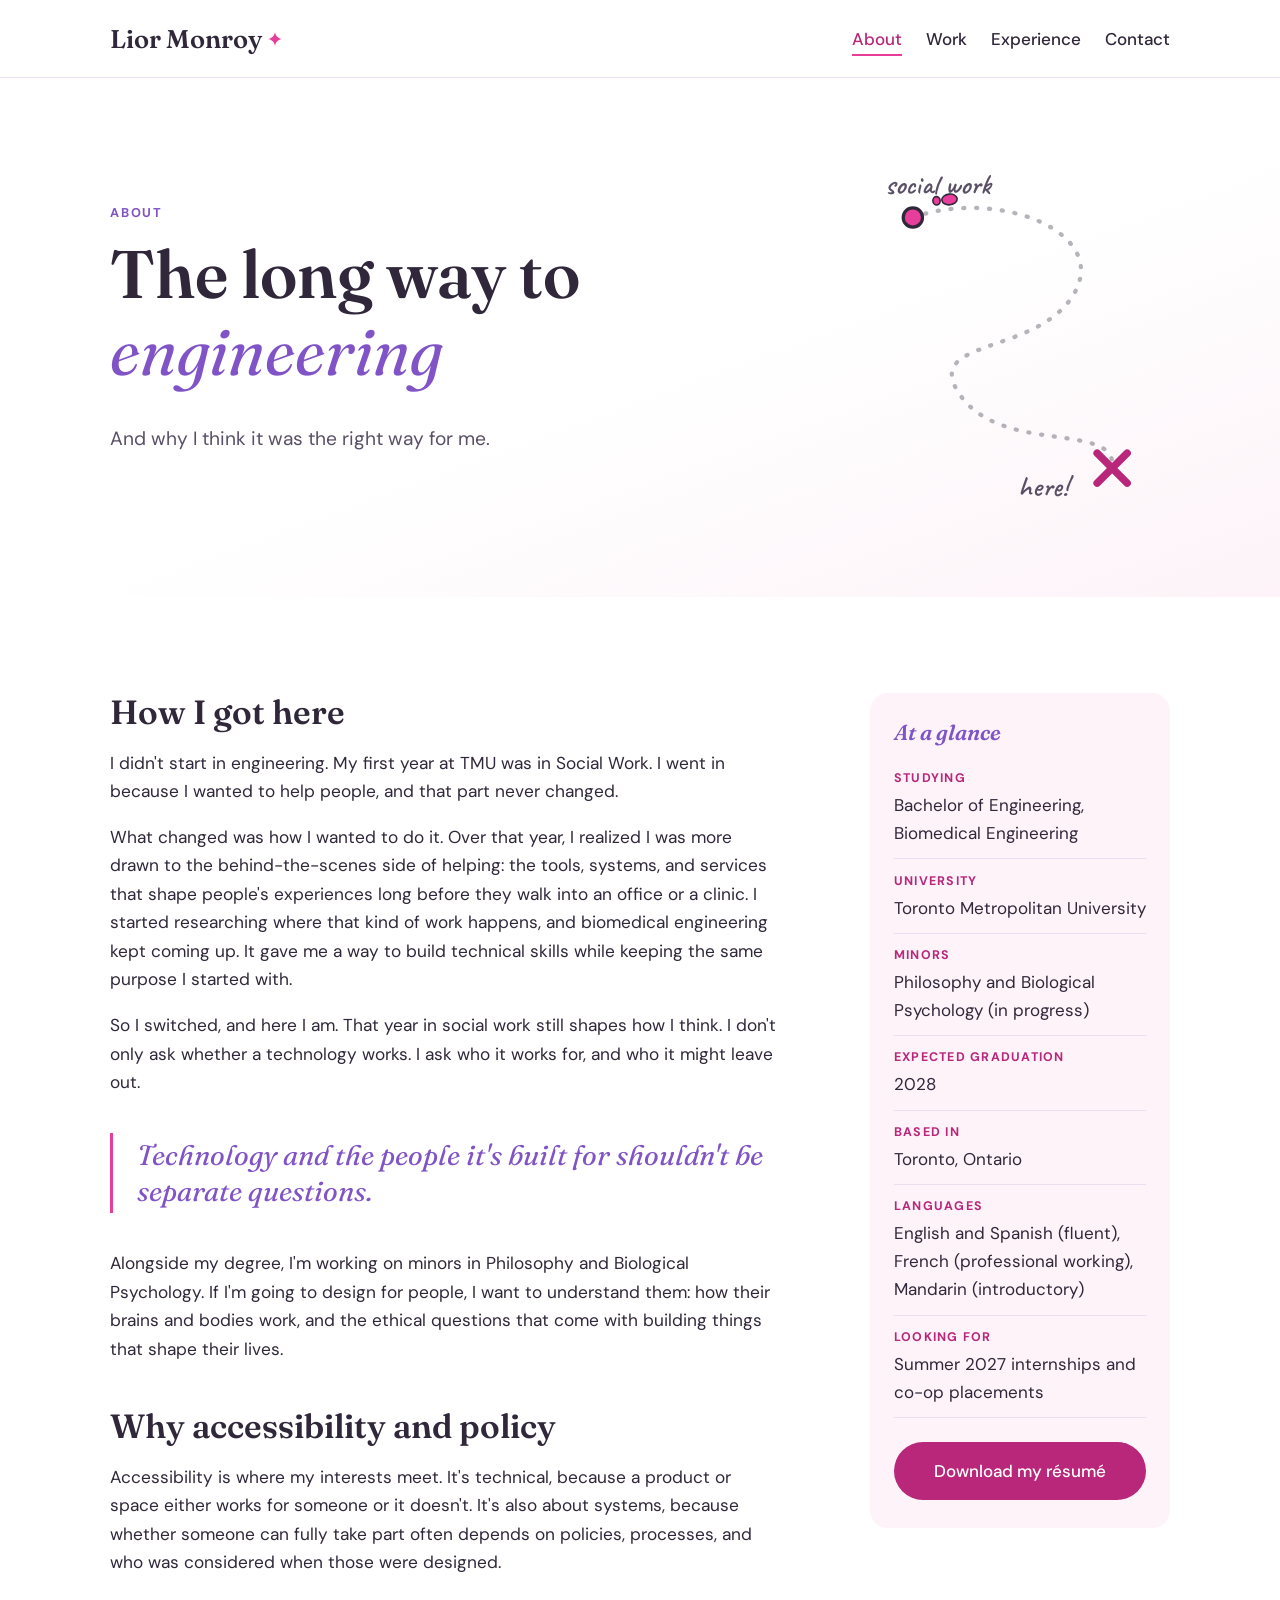
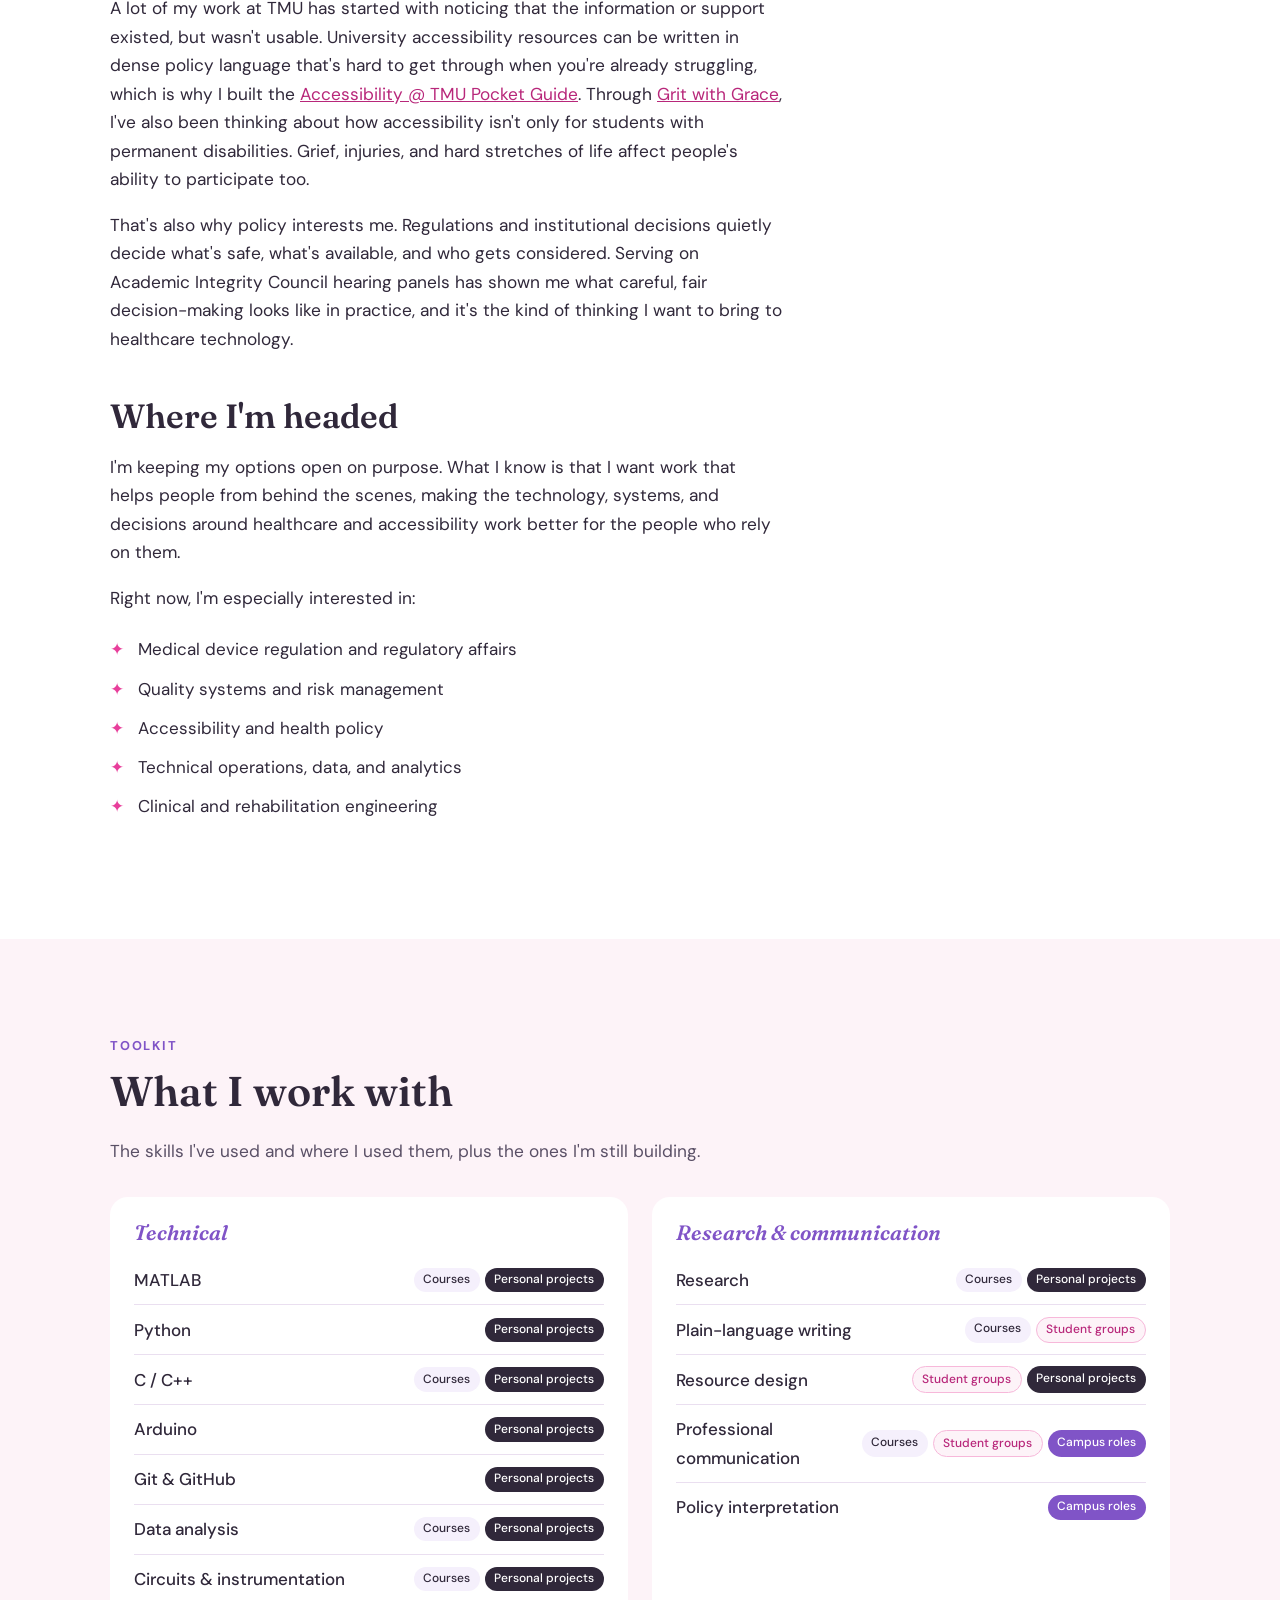
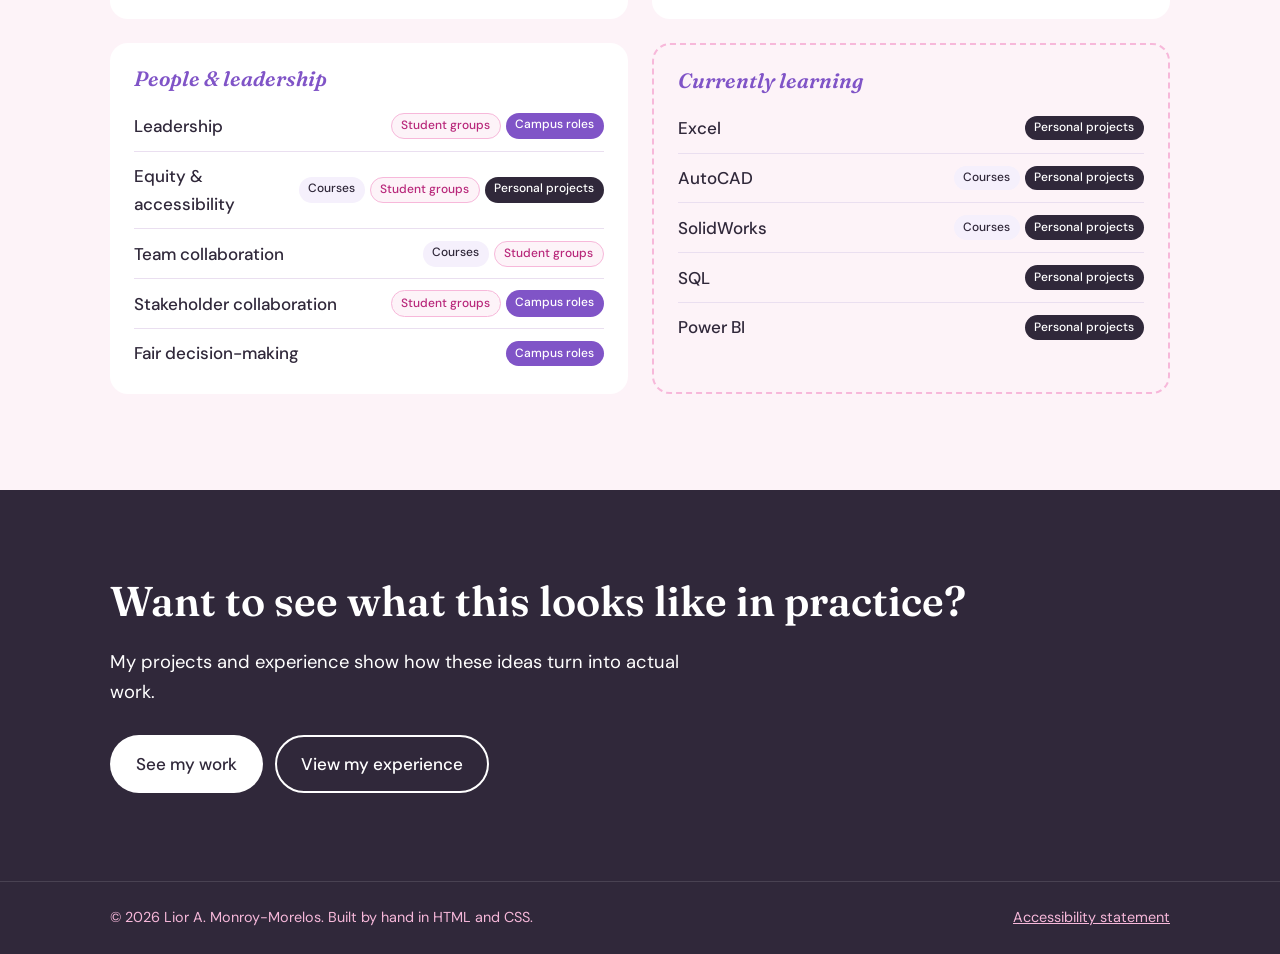
==== commit 17705444: "Add work, add gait analysis v1, add accessibility statement" ====
--- a/about.html
+++ b/about.html
@@ -128,7 +128,7 @@
       <div class="container">
         <p class="eyebrow">Toolkit</p>
         <h2 id="toolkit-heading">What I work with</h2>
-        <p class="toolkit-intro">The skills I've actually used, and where I used them. The ones I'm still building get their own list, because I'd rather be honest about where I am.</p>
+        <p class="toolkit-intro">The skills I've used and where I used them, plus the ones I'm still building.</p>
         <div class="toolkit-grid">
 
           <div class="toolkit-group">
--- a/styles.css
+++ b/styles.css
@@ -1077,6 +1077,14 @@
   box-shadow: 0 10px 24px rgba(48, 40, 58, 0.06);
 }
 
+/* Smaller text on the four small contact cards so long emails fit */
+.contact-cards--row .contact-link {
+  font-size: 0.9rem;
+}
+.contact-cards--row .contact-hint {
+  font-size: 0.82rem;
+}
+
 /* The main email card is tinted pink */
 .contact-card--main {
   grid-column: 1 / -1;
@@ -1507,3 +1515,200 @@
   }
   .card:hover, .button:hover { transform: none; }
 }
+
+/* =========================================================
+   ACCESSIBILITY STATEMENT PAGE
+   ========================================================= */
+
+.prose { max-width: 46rem; }
+.prose h2 {
+  font-size: clamp(1.6rem, 3.5vw, 2.1rem);
+  margin-top: 2.75rem;
+}
+.prose h2:first-child { margin-top: 0; }
+.prose h3 {
+  font-size: 1.15rem;
+  font-style: italic;
+  color: var(--purple);
+  margin-top: 1.75rem;
+}
+.prose p { font-size: 1.08rem; }
+
+.statement-date {
+  font-family: var(--font-hand);
+  font-size: 1.4rem;
+  color: var(--purple);
+  margin-top: 2.5rem;
+}
+
+/* =========================================================
+   WORK PAGE + PROJECT PAGES
+   ========================================================= */
+
+/* Real image previews on project cards */
+.card-preview--image {
+  padding: 0;
+  height: 170px;
+  background: var(--lavender);
+}
+.card-preview--image img {
+  width: 100%;
+  height: 100%;
+  object-fit: cover;
+  object-position: top;
+}
+
+/* "All work" links */
+.back-link {
+  display: inline-block;
+  font-weight: 500;
+  text-decoration: none;
+  margin-bottom: 1.5rem;
+}
+.back-link:hover { text-decoration: underline; }
+.back-link--bottom { margin: 2.5rem 0 0; }
+
+/* The quick facts row under the project title */
+.project-meta {
+  display: grid;
+  grid-template-columns: repeat(auto-fit, minmax(190px, 1fr));
+  gap: 1rem 2rem;
+  margin: 2rem 0 0;
+  padding-top: 1.5rem;
+  border-top: 1px solid var(--border);
+}
+.project-meta dt {
+  font-size: 0.78rem;
+  font-weight: 700;
+  text-transform: uppercase;
+  letter-spacing: 0.1em;
+  color: var(--pink-text);
+}
+.project-meta dd { margin: 0.2rem 0 0; }
+
+/* The main reading column */
+.project-body { max-width: 48rem; }
+.project-body > .who { font-size: 1.05rem; margin-bottom: 2rem; }
+.project-body h2 {
+  font-size: clamp(1.6rem, 3.5vw, 2.1rem);
+  margin-top: 3rem;
+}
+.project-body h3 {
+  font-size: 1.2rem;
+  font-style: italic;
+  color: var(--purple);
+  margin-top: 2rem;
+}
+.project-body p { font-size: 1.08rem; }
+
+.pull-quote cite {
+  display: block;
+  margin-top: 0.6rem;
+  font-style: normal;
+  font-size: 0.9rem;
+  color: var(--plum-soft);
+}
+
+/* Images of the guide */
+.project-figure { margin: 1.75rem 0 2rem; }
+.project-figure img {
+  width: 100%;
+  height: auto;
+  border-radius: var(--radius);
+  border: 1px solid var(--border);
+  box-shadow: 10px 10px 0 var(--lavender);
+}
+.project-figure figcaption {
+  font-family: var(--font-hand);
+  font-size: 1.3rem;
+  color: var(--purple);
+  margin-top: 0.9rem;
+}
+
+.project-tags { margin-top: 2.5rem; }
+
+/* Makes a whole project card clickable when its title is a link */
+.card { position: relative; }
+.card h3 a::after {
+  content: "";
+  position: absolute;
+  inset: 0;
+  border-radius: var(--radius);
+}
+.card:has(h3 a:hover) h3 a { color: var(--pink-text); text-decoration: underline; }
+.card:has(h3 a:focus-visible) { outline: 3px solid var(--purple); outline-offset: 3px; }
+.card h3 a:focus-visible { outline: none; }
+
+/* Cards without a project page yet don't lift on hover */
+.card:not(:has(h3 a)):hover { transform: none; box-shadow: none; }
+
+/* The "Read the case study" cue at the bottom of linked cards */
+.card-cta {
+  margin: 1.1rem 0 0;
+  font-weight: 700;
+  color: var(--pink-text);
+}
+.card-cta span {
+  display: inline-block;
+  transition: transform 0.2s;
+}
+.card:hover .card-cta span { transform: translateX(4px); }
+
+/* Gait analysis project page */
+.figure-pair {
+  display: grid;
+  grid-template-columns: 1fr;
+  gap: 0 1.5rem;
+  align-items: end;
+}
+@media (min-width: 640px) {
+  .figure-pair { grid-template-columns: 1fr 1fr; }
+}
+
+.code-block {
+  background: var(--plum);
+  color: #F4EEF8;
+  border-radius: var(--radius);
+  padding: 1.25rem 1.4rem;
+  overflow-x: auto;
+  font-family: "SF Mono", Menlo, Consolas, monospace;
+  font-size: 0.88rem;
+  line-height: 1.6;
+  margin: 1.25rem 0 2rem;
+}
+.code-comment { color: var(--pink-light); }
+
+.table-wrap {
+  overflow-x: auto;
+  margin: 1.75rem 0 2rem;
+}
+.results-table {
+  width: 100%;
+  border-collapse: collapse;
+  font-size: 0.98rem;
+}
+.results-table caption {
+  text-align: left;
+  font-family: var(--font-hand);
+  font-size: 1.35rem;
+  color: var(--purple);
+  margin-bottom: 0.5rem;
+}
+.results-table th,
+.results-table td {
+  text-align: left;
+  padding: 0.7rem 0.9rem;
+  border-bottom: 1px solid var(--border);
+}
+.results-table thead th {
+  background: var(--lavender);
+  font-size: 0.8rem;
+  text-transform: uppercase;
+  letter-spacing: 0.08em;
+  color: var(--plum);
+}
+.results-table tbody th { font-weight: 500; }
+
+/* Centres thumbnails that shouldn't be cropped from the top */
+.card-preview--centred { background: var(--white); border-bottom: 1px solid var(--border); }
+.card-preview--centred img { object-fit: contain; object-position: center; }
